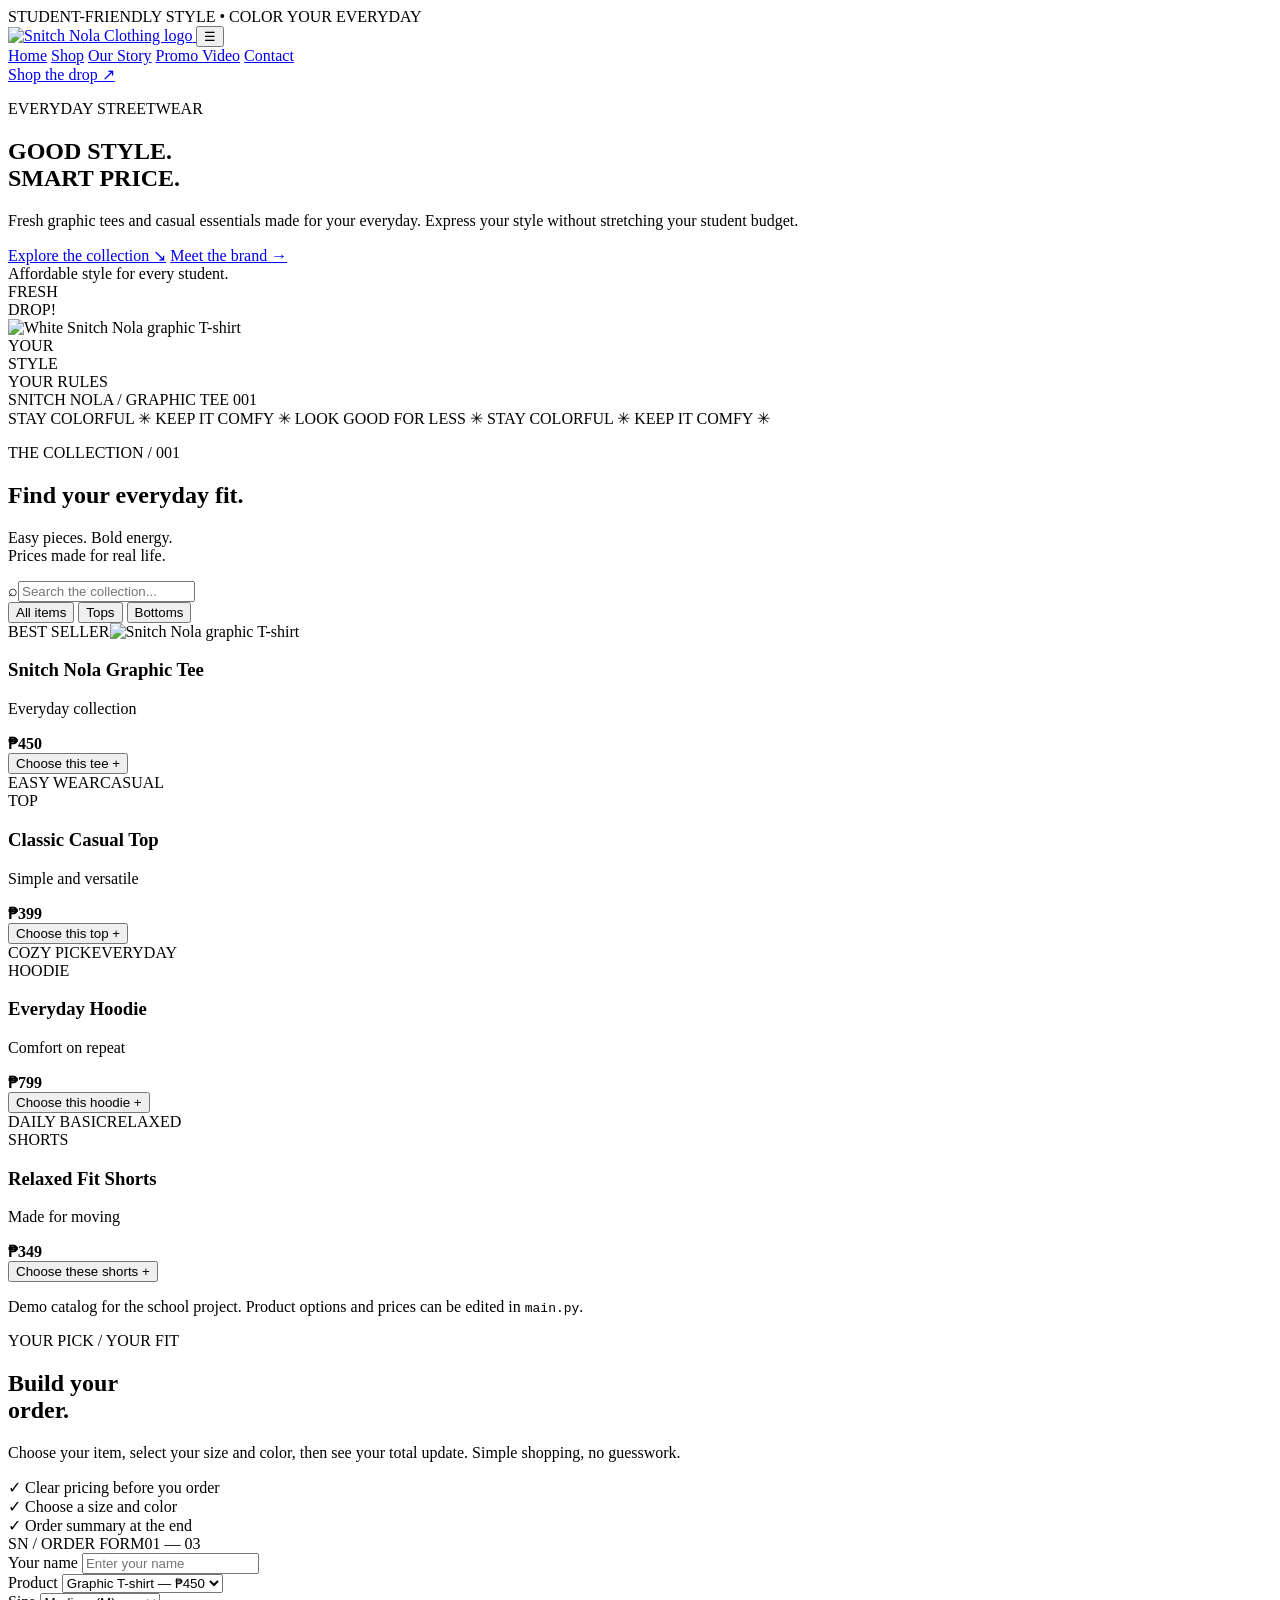
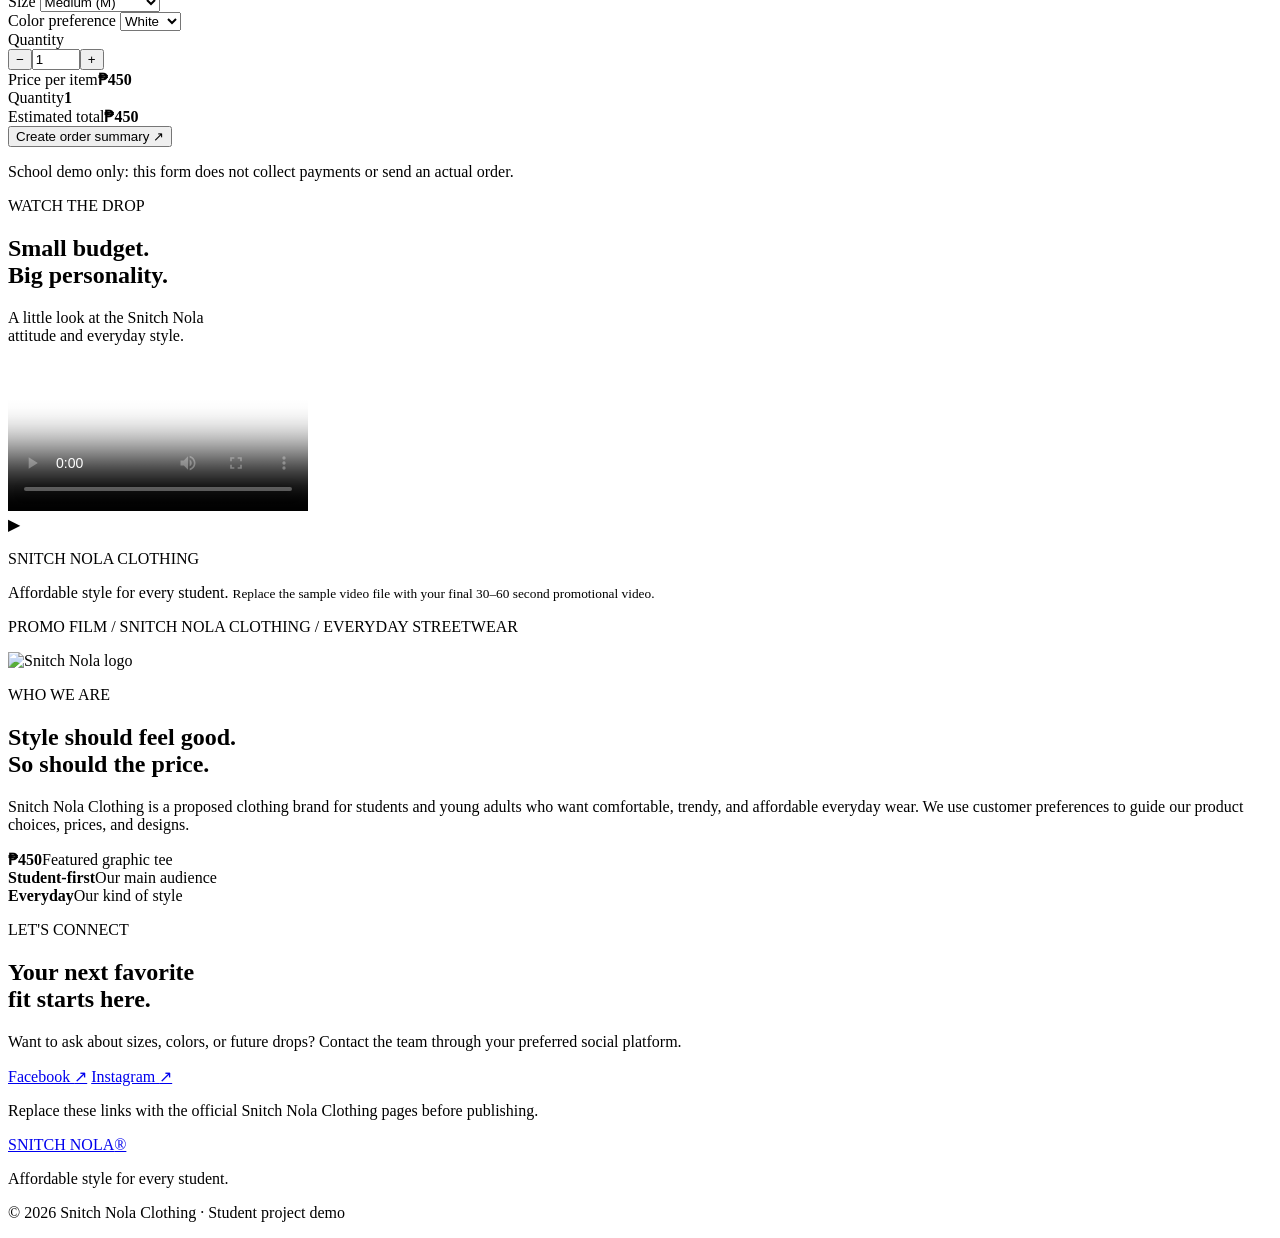
==== index.html @ a91a5838 "Add HTML website content" ====
<!DOCTYPE html>
<html lang="en">
<head>
  <meta charset="UTF-8">
  <meta name="viewport" content="width=device-width, initial-scale=1.0">
  <meta name="description" content="Snitch Nola Clothing — affordable style for every student. Shop colorful graphic tees and casual streetwear.">
  <title>Snitch Nola Clothing | Affordable Style for Every Student</title>
  <link rel="icon" href="images/snitch-nola-logo.png">
  <link rel="stylesheet" href="style.css">
  <link rel="stylesheet" href="https://pyscript.net/releases/2025.3.1/core.css">
  <script type="module" src="https://pyscript.net/releases/2025.3.1/core.js"></script>
</head>
<body>
  <div class="announcement">STUDENT-FRIENDLY STYLE • COLOR YOUR EVERYDAY</div>
  <header class="site-header">
    <a class="brand" href="#home" aria-label="Snitch Nola Clothing home">
      <img src="images/snitch-nola-logo.png" alt="Snitch Nola Clothing logo">
    </a>
    <button class="menu-toggle" id="menu-toggle" aria-label="Open navigation" aria-expanded="false">☰</button>
    <nav id="main-nav" class="main-nav">
      <a href="#home">Home</a>
      <a href="#shop">Shop</a>
      <a href="#story">Our Story</a>
      <a href="#promo">Promo Video</a>
      <a href="#contact">Contact</a>
    </nav>
    <a class="header-cta" href="#shop">Shop the drop <span>↗</span></a>
  </header>

  <main>
    <section class="hero section-wrap" id="home">
      <div class="hero-copy">
        <p class="eyebrow"><span class="dot"></span> EVERYDAY STREETWEAR</p>
        <h1>GOOD STYLE.<br><span class="outlined">SMART PRICE.</span></h1>
        <p class="hero-description">Fresh graphic tees and casual essentials made for your everyday. Express your style without stretching your student budget.</p>
        <div class="hero-actions">
          <a class="button button-dark" href="#shop">Explore the collection <span>↘</span></a>
          <a class="text-link" href="#story">Meet the brand <span>→</span></a>
        </div>
        <div class="hero-note"><span class="color-bars"><i></i><i></i><i></i><i></i></span> Affordable style for every student.</div>
      </div>
      <div class="hero-art">
        <div class="sunburst"></div>
        <div class="sticker sticker-top">FRESH<br>DROP!</div>
        <div class="hero-product">
          <img src="images/snitch-nola-graphic-tee.png" alt="White Snitch Nola graphic T-shirt">
        </div>
        <div class="sticker sticker-bottom">YOUR<br>STYLE<br>YOUR RULES</div>
        <div class="hero-caption">SNITCH NOLA / GRAPHIC TEE 001</div>
      </div>
    </section>

    <section class="ticker" aria-label="Brand message">
      <div>STAY COLORFUL <span>✳</span> KEEP IT COMFY <span>✳</span> LOOK GOOD FOR LESS <span>✳</span> STAY COLORFUL <span>✳</span> KEEP IT COMFY <span>✳</span></div>
    </section>

    <section class="shop section-wrap" id="shop">
      <div class="section-heading">
        <div>
          <p class="eyebrow">THE COLLECTION / 001</p>
          <h2>Find your <span>everyday fit.</span></h2>
        </div>
        <p class="section-side-note">Easy pieces. Bold energy.<br>Prices made for real life.</p>
      </div>

      <div class="shop-tools">
        <label class="search-box" for="product-search"><span>⌕</span><input id="product-search" type="search" placeholder="Search the collection..." aria-label="Search products"></label>
        <div class="filter-buttons" role="group" aria-label="Filter products">
          <button class="filter-button active" data-filter="all">All items</button>
          <button class="filter-button" data-filter="tops">Tops</button>
          <button class="filter-button" data-filter="bottoms">Bottoms</button>
        </div>
      </div>

      <div class="product-grid" id="product-grid">
        <article class="product-card" data-name="snitch nola graphic tee" data-category="tops" data-product="Graphic T-shirt" data-price="450">
          <div class="product-image product-image-shirt"><span class="product-tag">BEST SELLER</span><img src="images/snitch-nola-graphic-tee.png" alt="Snitch Nola graphic T-shirt"></div>
          <div class="product-meta"><div><h3>Snitch Nola Graphic Tee</h3><p>Everyday collection</p></div><strong>₱450</strong></div>
          <button class="add-button" data-select-product="Graphic T-shirt">Choose this tee <span>+</span></button>
        </article>
        <article class="product-card" data-name="classic casual top" data-category="tops" data-product="Casual Top" data-price="399">
          <div class="product-image product-image-color"><span class="abstract-shirt"></span><span class="product-tag">EASY WEAR</span><span class="image-label">CASUAL<br>TOP</span></div>
          <div class="product-meta"><div><h3>Classic Casual Top</h3><p>Simple and versatile</p></div><strong>₱399</strong></div>
          <button class="add-button" data-select-product="Casual Top">Choose this top <span>+</span></button>
        </article>
        <article class="product-card" data-name="everyday hoodie" data-category="tops" data-product="Hoodie" data-price="799">
          <div class="product-image product-image-blue"><span class="abstract-hoodie"></span><span class="product-tag">COZY PICK</span><span class="image-label">EVERYDAY<br>HOODIE</span></div>
          <div class="product-meta"><div><h3>Everyday Hoodie</h3><p>Comfort on repeat</p></div><strong>₱799</strong></div>
          <button class="add-button" data-select-product="Hoodie">Choose this hoodie <span>+</span></button>
        </article>
        <article class="product-card" data-name="relaxed fit shorts" data-category="bottoms" data-product="Shorts" data-price="349">
          <div class="product-image product-image-yellow"><span class="abstract-shorts"></span><span class="product-tag">DAILY BASIC</span><span class="image-label">RELAXED<br>SHORTS</span></div>
          <div class="product-meta"><div><h3>Relaxed Fit Shorts</h3><p>Made for moving</p></div><strong>₱349</strong></div>
          <button class="add-button" data-select-product="Shorts">Choose these shorts <span>+</span></button>
        </article>
      </div>
      <p class="catalog-note">Demo catalog for the school project. Product options and prices can be edited in <code>main.py</code>.</p>
    </section>

    <section class="order-section" id="order">
      <div class="order-layout section-wrap">
        <div class="order-copy">
          <p class="eyebrow">YOUR PICK / YOUR FIT</p>
          <h2>Build your<br><span>order.</span></h2>
          <p>Choose your item, select your size and color, then see your total update. Simple shopping, no guesswork.</p>
          <div class="order-promise"><span>✓</span> Clear pricing before you order</div>
          <div class="order-promise"><span>✓</span> Choose a size and color</div>
          <div class="order-promise"><span>✓</span> Order summary at the end</div>
        </div>
        <form id="order-form" class="order-card">
          <div class="form-title"><span>SN / ORDER FORM</span><span class="form-step">01 — 03</span></div>
          <label for="customer-name">Your name</label>
          <input id="customer-name" name="customer-name" type="text" placeholder="Enter your name" required>
          <div class="form-row">
            <div class="form-field">
              <label for="product">Product</label>
              <select id="product" name="product">
                <option value="Graphic T-shirt" data-price="450">Graphic T-shirt — ₱450</option>
                <option value="Casual Top" data-price="399">Casual Top — ₱399</option>
                <option value="Hoodie" data-price="799">Hoodie — ₱799</option>
                <option value="Shorts" data-price="349">Shorts — ₱349</option>
              </select>
            </div>
            <div class="form-field">
              <label for="size">Size</label>
              <select id="size" name="size">
                <option value="S">Small (S)</option>
                <option value="M" selected>Medium (M)</option>
                <option value="L">Large (L)</option>
                <option value="XL">Extra Large (XL)</option>
              </select>
            </div>
          </div>
          <div class="form-row">
            <div class="form-field">
              <label for="color">Color preference</label>
              <select id="color" name="color">
                <option>White</option><option>Black</option><option>Red</option><option>Blue</option><option>Yellow</option>
              </select>
            </div>
            <div class="form-field">
              <label for="quantity">Quantity</label>
              <div class="quantity-control"><button type="button" id="qty-minus" aria-label="Decrease quantity">−</button><input id="quantity" name="quantity" type="number" min="1" max="20" value="1" required><button type="button" id="qty-plus" aria-label="Increase quantity">+</button></div>
            </div>
          </div>
          <div class="price-summary">
            <div><span>Price per item</span><strong id="unit-price">₱450</strong></div>
            <div><span>Quantity</span><strong id="quantity-display">1</strong></div>
            <div class="total-row"><span>Estimated total</span><strong id="total-price">₱450</strong></div>
          </div>
          <button class="button button-color submit-order" type="submit">Create order summary <span>↗</span></button>
          <p class="form-small">School demo only: this form does not collect payments or send an actual order.</p>
          <div id="order-result" class="order-result" role="status" aria-live="polite" hidden></div>
        </form>
      </div>
    </section>

    <section class="promo-section section-wrap" id="promo">
      <div class="section-heading">
        <div><p class="eyebrow">WATCH THE DROP</p><h2>Small budget.<br><span>Big personality.</span></h2></div>
        <p class="section-side-note">A little look at the Snitch Nola<br>attitude and everyday style.</p>
      </div>
      <div class="video-frame">
        <video id="promo-video" controls playsinline preload="metadata" poster="images/snitch-nola-graphic-tee.png">
          <source src="videos/snitch-nola-promo.mp4" type="video/mp4">
          Your browser does not support embedded video.
        </video>
        <div class="video-overlay" id="video-placeholder">
          <div class="play-icon">▶</div>
          <p>SNITCH NOLA CLOTHING</p>
          <span>Affordable style for every student.</span>
          <small>Replace the sample video file with your final 30–60 second promotional video.</small>
        </div>
      </div>
      <p class="video-caption">PROMO FILM / SNITCH NOLA CLOTHING / EVERYDAY STREETWEAR</p>
    </section>

    <section class="story-section" id="story">
      <div class="story-inner section-wrap">
        <div class="story-logo"><img src="images/snitch-nola-logo.png" alt="Snitch Nola logo"></div>
        <div class="story-copy">
          <p class="eyebrow">WHO WE ARE</p>
          <h2>Style should feel good.<br><span>So should the price.</span></h2>
          <p>Snitch Nola Clothing is a proposed clothing brand for students and young adults who want comfortable, trendy, and affordable everyday wear. We use customer preferences to guide our product choices, prices, and designs.</p>
          <div class="story-stats"><div><strong>₱450</strong><span>Featured graphic tee</span></div><div><strong>Student-first</strong><span>Our main audience</span></div><div><strong>Everyday</strong><span>Our kind of style</span></div></div>
        </div>
      </div>
    </section>

    <section class="contact-section section-wrap" id="contact">
      <div><p class="eyebrow">LET'S CONNECT</p><h2>Your next favorite<br><span>fit starts here.</span></h2></div>
      <div class="contact-card">
        <p>Want to ask about sizes, colors, or future drops? Contact the team through your preferred social platform.</p>
        <a class="contact-link" href="https://www.facebook.com/" target="_blank" rel="noreferrer">Facebook <span>↗</span></a>
        <a class="contact-link" href="https://www.instagram.com/" target="_blank" rel="noreferrer">Instagram <span>↗</span></a>
        <p class="contact-note">Replace these links with the official Snitch Nola Clothing pages before publishing.</p>
      </div>
    </section>
  </main>

  <footer class="site-footer">
    <a href="#home" class="footer-brand">SNITCH NOLA<span>®</span></a>
    <p>Affordable style for every student.</p>
    <p>© 2026 Snitch Nola Clothing · Student project demo</p>
  </footer>

  <div id="toast" class="toast" role="status" aria-live="polite"></div>
  <script type="py" src="./main.py"></script>
</body>
</html>
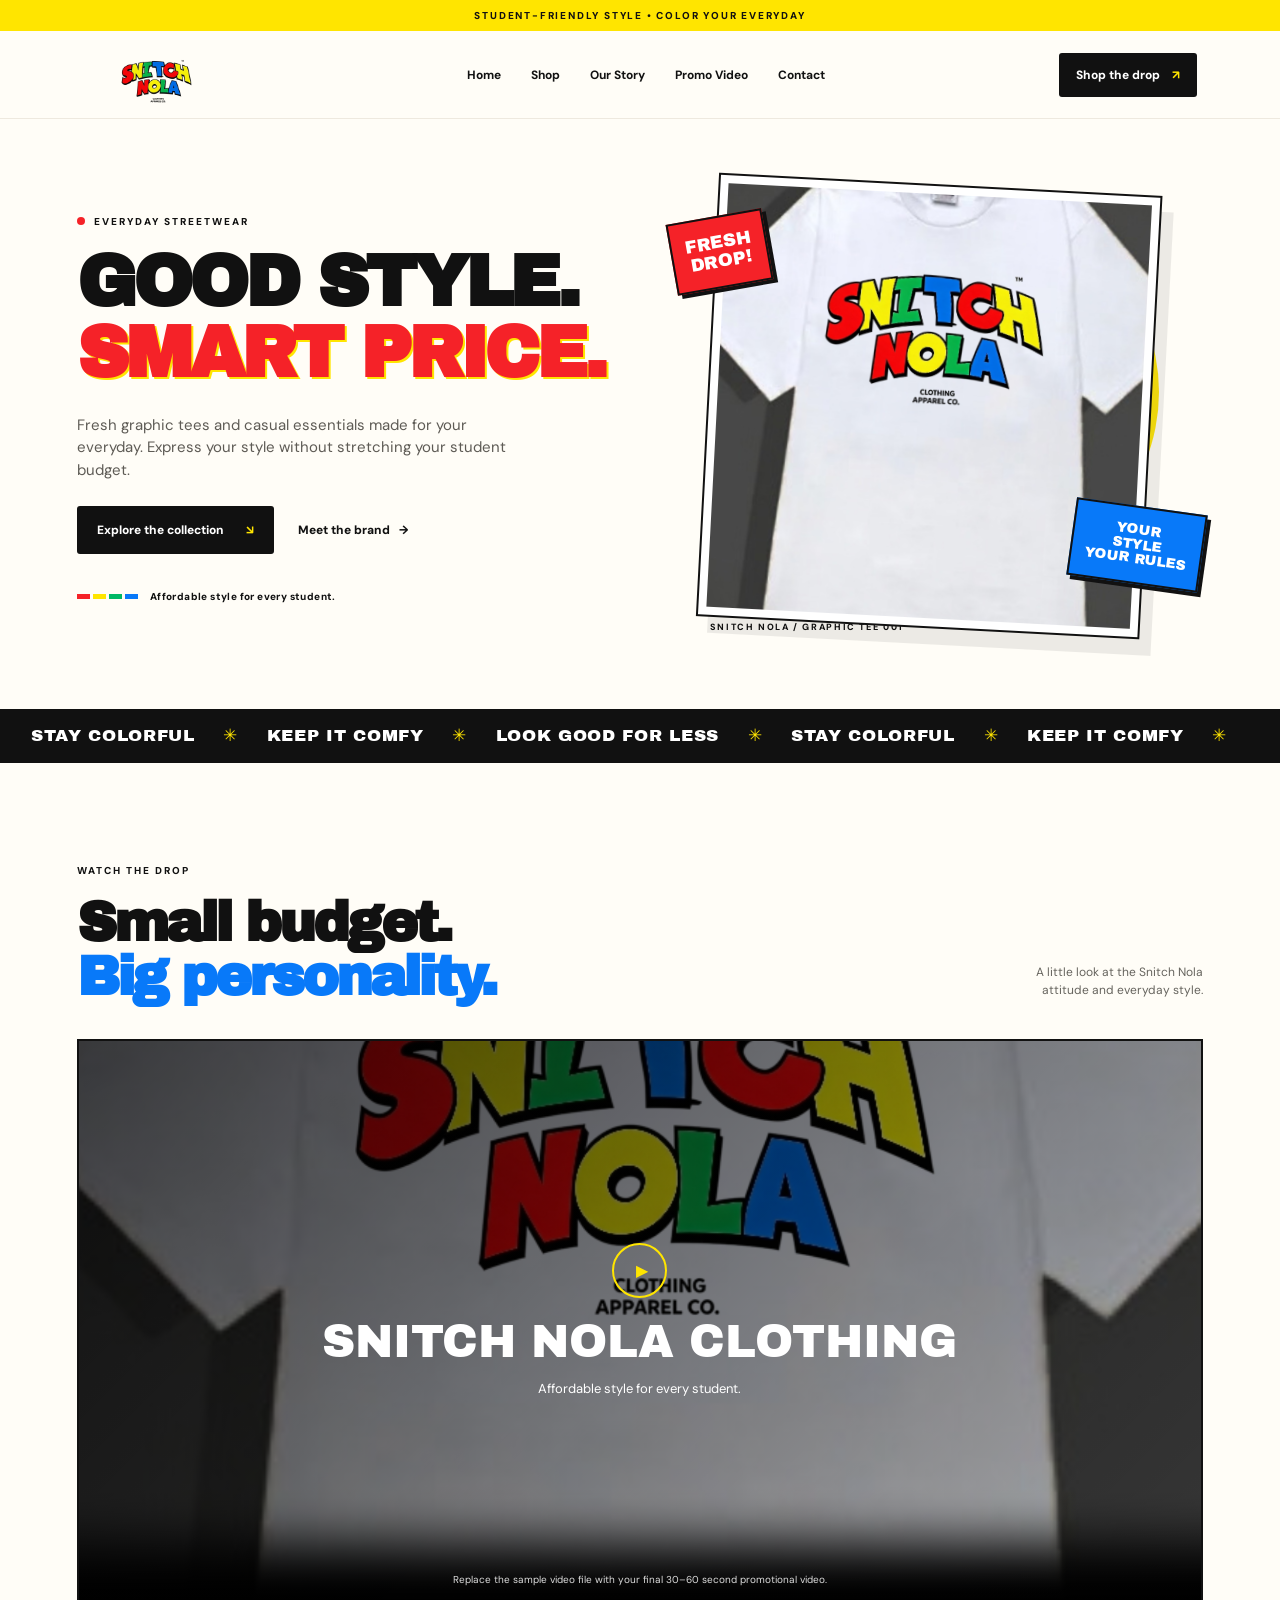
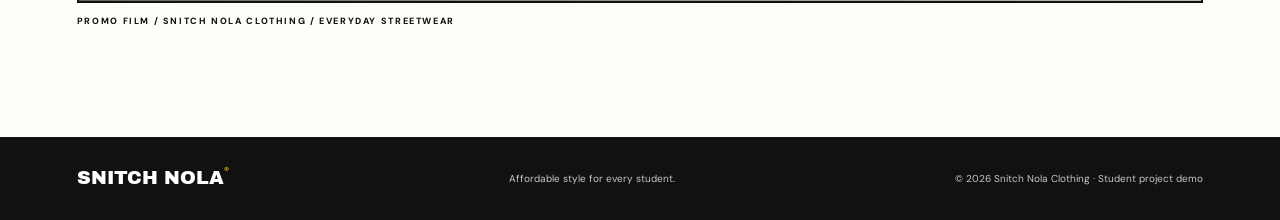
==== commit 5aa6e343: "Update homepage and add promotional video" ====
--- a/index.html
+++ b/index.html
@@ -3,7 +3,7 @@
 <head>
   <meta charset="UTF-8">
   <meta name="viewport" content="width=device-width, initial-scale=1.0">
-  <meta name="description" content="Snitch Nola Clothing — affordable style for every student. Shop colorful graphic tees and casual streetwear.">
+  <meta name="description" content="Snitch Nola Clothing — affordable style for every student.">
   <title>Snitch Nola Clothing | Affordable Style for Every Student</title>
   <link rel="icon" href="images/snitch-nola-logo.png">
   <link rel="stylesheet" href="style.css">
@@ -13,20 +13,19 @@
 <body>
   <div class="announcement">STUDENT-FRIENDLY STYLE • COLOR YOUR EVERYDAY</div>
   <header class="site-header">
-    <a class="brand" href="#home" aria-label="Snitch Nola Clothing home">
+    <a class="brand" href="index.html" aria-label="Snitch Nola Clothing home">
       <img src="images/snitch-nola-logo.png" alt="Snitch Nola Clothing logo">
     </a>
     <button class="menu-toggle" id="menu-toggle" aria-label="Open navigation" aria-expanded="false">☰</button>
     <nav id="main-nav" class="main-nav">
-      <a href="#home">Home</a>
-      <a href="#shop">Shop</a>
-      <a href="#story">Our Story</a>
-      <a href="#promo">Promo Video</a>
-      <a href="#contact">Contact</a>
+      <a href="index.html">Home</a>
+      <a href="shop.html">Shop</a>
+      <a href="story.html">Our Story</a>
+      <a href="index.html#promo">Promo Video</a>
+      <a href="contact.html">Contact</a>
     </nav>
-    <a class="header-cta" href="#shop">Shop the drop <span>↗</span></a>
+    <a class="header-cta" href="shop.html">Shop the drop <span>↗</span></a>
   </header>
-
   <main>
     <section class="hero section-wrap" id="home">
       <div class="hero-copy">
@@ -34,8 +33,8 @@
         <h1>GOOD STYLE.<br><span class="outlined">SMART PRICE.</span></h1>
         <p class="hero-description">Fresh graphic tees and casual essentials made for your everyday. Express your style without stretching your student budget.</p>
         <div class="hero-actions">
-          <a class="button button-dark" href="#shop">Explore the collection <span>↘</span></a>
-          <a class="text-link" href="#story">Meet the brand <span>→</span></a>
+          <a class="button button-dark" href="shop.html">Explore the collection <span>↘</span></a>
+          <a class="text-link" href="story.html">Meet the brand <span>→</span></a>
         </div>
         <div class="hero-note"><span class="color-bars"><i></i><i></i><i></i><i></i></span> Affordable style for every student.</div>
       </div>
@@ -54,107 +53,6 @@
       <div>STAY COLORFUL <span>✳</span> KEEP IT COMFY <span>✳</span> LOOK GOOD FOR LESS <span>✳</span> STAY COLORFUL <span>✳</span> KEEP IT COMFY <span>✳</span></div>
     </section>
 
-    <section class="shop section-wrap" id="shop">
-      <div class="section-heading">
-        <div>
-          <p class="eyebrow">THE COLLECTION / 001</p>
-          <h2>Find your <span>everyday fit.</span></h2>
-        </div>
-        <p class="section-side-note">Easy pieces. Bold energy.<br>Prices made for real life.</p>
-      </div>
-
-      <div class="shop-tools">
-        <label class="search-box" for="product-search"><span>⌕</span><input id="product-search" type="search" placeholder="Search the collection..." aria-label="Search products"></label>
-        <div class="filter-buttons" role="group" aria-label="Filter products">
-          <button class="filter-button active" data-filter="all">All items</button>
-          <button class="filter-button" data-filter="tops">Tops</button>
-          <button class="filter-button" data-filter="bottoms">Bottoms</button>
-        </div>
-      </div>
-
-      <div class="product-grid" id="product-grid">
-        <article class="product-card" data-name="snitch nola graphic tee" data-category="tops" data-product="Graphic T-shirt" data-price="450">
-          <div class="product-image product-image-shirt"><span class="product-tag">BEST SELLER</span><img src="images/snitch-nola-graphic-tee.png" alt="Snitch Nola graphic T-shirt"></div>
-          <div class="product-meta"><div><h3>Snitch Nola Graphic Tee</h3><p>Everyday collection</p></div><strong>₱450</strong></div>
-          <button class="add-button" data-select-product="Graphic T-shirt">Choose this tee <span>+</span></button>
-        </article>
-        <article class="product-card" data-name="classic casual top" data-category="tops" data-product="Casual Top" data-price="399">
-          <div class="product-image product-image-color"><span class="abstract-shirt"></span><span class="product-tag">EASY WEAR</span><span class="image-label">CASUAL<br>TOP</span></div>
-          <div class="product-meta"><div><h3>Classic Casual Top</h3><p>Simple and versatile</p></div><strong>₱399</strong></div>
-          <button class="add-button" data-select-product="Casual Top">Choose this top <span>+</span></button>
-        </article>
-        <article class="product-card" data-name="everyday hoodie" data-category="tops" data-product="Hoodie" data-price="799">
-          <div class="product-image product-image-blue"><span class="abstract-hoodie"></span><span class="product-tag">COZY PICK</span><span class="image-label">EVERYDAY<br>HOODIE</span></div>
-          <div class="product-meta"><div><h3>Everyday Hoodie</h3><p>Comfort on repeat</p></div><strong>₱799</strong></div>
-          <button class="add-button" data-select-product="Hoodie">Choose this hoodie <span>+</span></button>
-        </article>
-        <article class="product-card" data-name="relaxed fit shorts" data-category="bottoms" data-product="Shorts" data-price="349">
-          <div class="product-image product-image-yellow"><span class="abstract-shorts"></span><span class="product-tag">DAILY BASIC</span><span class="image-label">RELAXED<br>SHORTS</span></div>
-          <div class="product-meta"><div><h3>Relaxed Fit Shorts</h3><p>Made for moving</p></div><strong>₱349</strong></div>
-          <button class="add-button" data-select-product="Shorts">Choose these shorts <span>+</span></button>
-        </article>
-      </div>
-      <p class="catalog-note">Demo catalog for the school project. Product options and prices can be edited in <code>main.py</code>.</p>
-    </section>
-
-    <section class="order-section" id="order">
-      <div class="order-layout section-wrap">
-        <div class="order-copy">
-          <p class="eyebrow">YOUR PICK / YOUR FIT</p>
-          <h2>Build your<br><span>order.</span></h2>
-          <p>Choose your item, select your size and color, then see your total update. Simple shopping, no guesswork.</p>
-          <div class="order-promise"><span>✓</span> Clear pricing before you order</div>
-          <div class="order-promise"><span>✓</span> Choose a size and color</div>
-          <div class="order-promise"><span>✓</span> Order summary at the end</div>
-        </div>
-        <form id="order-form" class="order-card">
-          <div class="form-title"><span>SN / ORDER FORM</span><span class="form-step">01 — 03</span></div>
-          <label for="customer-name">Your name</label>
-          <input id="customer-name" name="customer-name" type="text" placeholder="Enter your name" required>
-          <div class="form-row">
-            <div class="form-field">
-              <label for="product">Product</label>
-              <select id="product" name="product">
-                <option value="Graphic T-shirt" data-price="450">Graphic T-shirt — ₱450</option>
-                <option value="Casual Top" data-price="399">Casual Top — ₱399</option>
-                <option value="Hoodie" data-price="799">Hoodie — ₱799</option>
-                <option value="Shorts" data-price="349">Shorts — ₱349</option>
-              </select>
-            </div>
-            <div class="form-field">
-              <label for="size">Size</label>
-              <select id="size" name="size">
-                <option value="S">Small (S)</option>
-                <option value="M" selected>Medium (M)</option>
-                <option value="L">Large (L)</option>
-                <option value="XL">Extra Large (XL)</option>
-              </select>
-            </div>
-          </div>
-          <div class="form-row">
-            <div class="form-field">
-              <label for="color">Color preference</label>
-              <select id="color" name="color">
-                <option>White</option><option>Black</option><option>Red</option><option>Blue</option><option>Yellow</option>
-              </select>
-            </div>
-            <div class="form-field">
-              <label for="quantity">Quantity</label>
-              <div class="quantity-control"><button type="button" id="qty-minus" aria-label="Decrease quantity">−</button><input id="quantity" name="quantity" type="number" min="1" max="20" value="1" required><button type="button" id="qty-plus" aria-label="Increase quantity">+</button></div>
-            </div>
-          </div>
-          <div class="price-summary">
-            <div><span>Price per item</span><strong id="unit-price">₱450</strong></div>
-            <div><span>Quantity</span><strong id="quantity-display">1</strong></div>
-            <div class="total-row"><span>Estimated total</span><strong id="total-price">₱450</strong></div>
-          </div>
-          <button class="button button-color submit-order" type="submit">Create order summary <span>↗</span></button>
-          <p class="form-small">School demo only: this form does not collect payments or send an actual order.</p>
-          <div id="order-result" class="order-result" role="status" aria-live="polite" hidden></div>
-        </form>
-      </div>
-    </section>
-
     <section class="promo-section section-wrap" id="promo">
       <div class="section-heading">
         <div><p class="eyebrow">WATCH THE DROP</p><h2>Small budget.<br><span>Big personality.</span></h2></div>
@@ -162,7 +60,7 @@
       </div>
       <div class="video-frame">
         <video id="promo-video" controls playsinline preload="metadata" poster="images/snitch-nola-graphic-tee.png">
-          <source src="videos/snitch-nola-promo.mp4" type="video/mp4">
+          <source src="videos/SNITCH_NOLA_PROM.mp4" type="video/mp4">
           Your browser does not support embedded video.
         </video>
         <div class="video-overlay" id="video-placeholder">
@@ -175,36 +73,13 @@
       <p class="video-caption">PROMO FILM / SNITCH NOLA CLOTHING / EVERYDAY STREETWEAR</p>
     </section>
 
-    <section class="story-section" id="story">
-      <div class="story-inner section-wrap">
-        <div class="story-logo"><img src="images/snitch-nola-logo.png" alt="Snitch Nola logo"></div>
-        <div class="story-copy">
-          <p class="eyebrow">WHO WE ARE</p>
-          <h2>Style should feel good.<br><span>So should the price.</span></h2>
-          <p>Snitch Nola Clothing is a proposed clothing brand for students and young adults who want comfortable, trendy, and affordable everyday wear. We use customer preferences to guide our product choices, prices, and designs.</p>
-          <div class="story-stats"><div><strong>₱450</strong><span>Featured graphic tee</span></div><div><strong>Student-first</strong><span>Our main audience</span></div><div><strong>Everyday</strong><span>Our kind of style</span></div></div>
-        </div>
-      </div>
-    </section>
-
-    <section class="contact-section section-wrap" id="contact">
-      <div><p class="eyebrow">LET'S CONNECT</p><h2>Your next favorite<br><span>fit starts here.</span></h2></div>
-      <div class="contact-card">
-        <p>Want to ask about sizes, colors, or future drops? Contact the team through your preferred social platform.</p>
-        <a class="contact-link" href="https://www.facebook.com/" target="_blank" rel="noreferrer">Facebook <span>↗</span></a>
-        <a class="contact-link" href="https://www.instagram.com/" target="_blank" rel="noreferrer">Instagram <span>↗</span></a>
-        <p class="contact-note">Replace these links with the official Snitch Nola Clothing pages before publishing.</p>
-      </div>
-    </section>
   </main>
-
   <footer class="site-footer">
     <a href="#home" class="footer-brand">SNITCH NOLA<span>®</span></a>
     <p>Affordable style for every student.</p>
     <p>© 2026 Snitch Nola Clothing · Student project demo</p>
   </footer>
-
   <div id="toast" class="toast" role="status" aria-live="polite"></div>
   <script type="py" src="./main.py"></script>
 </body>
-</html>+</html>
--- a/style.css
+++ b/style.css
@@ -0,0 +1,5 @@
+@import url('https://fonts.googleapis.com/css2?family=Archivo+Black&family=DM+Sans:wght@400;500;600;700&display=swap');
+:root{--red:#f52228;--yellow:#ffe500;--green:#00b965;--blue:#0879f9;--ink:#111111;--paper:#fffdf7;--muted:#66645e;--line:#dedbd2;--display:'Archivo Black',Impact,sans-serif;--body:'DM Sans',Arial,sans-serif}
+*{box-sizing:border-box}html{scroll-behavior:smooth;scroll-padding-top:100px}body{margin:0;background:var(--paper);color:var(--ink);font-family:var(--body);line-height:1.5}a{color:inherit;text-decoration:none}button,input,select{font:inherit}button{cursor:pointer}.announcement{background:var(--yellow);padding:8px 16px;text-align:center;font-size:10px;font-weight:800;letter-spacing:.18em}.site-header{height:88px;display:flex;align-items:center;justify-content:space-between;gap:26px;padding:0 6.5%;background:var(--paper);border-bottom:1px solid #eee9df;position:sticky;top:0;z-index:10}.brand{display:flex;align-items:center;width:150px;flex-shrink:0}.brand img{width:100%;height:62px;object-fit:contain}.main-nav{display:flex;gap:30px;align-items:center}.main-nav a{font-size:12px;font-weight:700}.main-nav a:hover,.text-link:hover{color:var(--red)}.header-cta{font-size:12px;font-weight:800;background:var(--ink);color:white;padding:13px 17px;border-radius:3px}.header-cta span{color:var(--yellow);margin-left:9px}.menu-toggle{display:none;background:transparent;border:0;font-size:24px}.section-wrap{width:min(1180px,88%);margin:0 auto}.hero{min-height:590px;display:grid;grid-template-columns:1fr 1fr;align-items:center;gap:30px;padding-top:45px;padding-bottom:55px}.eyebrow{font-size:10px;letter-spacing:.2em;font-weight:800;margin:0 0 18px;display:flex;align-items:center;gap:9px}.dot{width:8px;height:8px;background:var(--red);border-radius:50%;display:inline-block}.hero h1,.section-heading h2,.order-copy h2,.story-copy h2,.contact-section h2{font-family:var(--display);font-size:clamp(42px,5.6vw,76px);line-height:.99;letter-spacing:-.055em;margin:0}.outlined{color:var(--red);text-shadow:2px 2px 0 var(--yellow)}.hero-description{max-width:440px;font-size:15px;color:#5e5b55;margin:25px 0}.hero-actions{display:flex;align-items:center;gap:24px;flex-wrap:wrap}.button{display:inline-flex;align-items:center;justify-content:center;gap:22px;border:0;border-radius:3px;padding:15px 20px;font-weight:800;font-size:12px;transition:transform .2s,box-shadow .2s}.button:hover,.add-button:hover{transform:translateY(-2px)}.button-dark{background:var(--ink);color:white}.button-dark span{color:var(--yellow)}.text-link{font-weight:800;font-size:12px}.text-link span{margin-left:6px}.hero-note{display:flex;align-items:center;gap:12px;margin-top:35px;font-size:10px;font-weight:800;letter-spacing:.04em}.color-bars{display:flex;gap:3px}.color-bars i{width:13px;height:5px;display:block}.color-bars i:nth-child(1){background:var(--red)}.color-bars i:nth-child(2){background:var(--yellow)}.color-bars i:nth-child(3){background:var(--green)}.color-bars i:nth-child(4){background:var(--blue)}.hero-art{min-height:460px;position:relative;display:flex;align-items:center;justify-content:center}.sunburst{position:absolute;width:370px;height:370px;border-radius:50%;background:var(--yellow);right:8%;top:6%;opacity:.95}.hero-product{position:relative;z-index:1;width:82%;max-width:440px;transform:rotate(3deg);filter:drop-shadow(12px 16px 0 rgba(17,17,17,.08))}.hero-product img{width:100%;height:440px;object-fit:cover;object-position:center;border:8px solid white;box-shadow:0 0 0 2px var(--ink)}.sticker{position:absolute;z-index:2;font-family:var(--display);font-size:18px;line-height:1.05;text-align:center;padding:15px 13px;border:2px solid var(--ink);box-shadow:4px 4px 0 var(--ink);transform:rotate(-10deg)}.sticker-top{background:var(--red);color:white;top:8%;left:3%}.sticker-bottom{background:var(--blue);color:white;right:0;bottom:12%;transform:rotate(8deg);font-size:14px}.hero-caption{position:absolute;bottom:1%;left:10%;font-size:9px;font-weight:800;letter-spacing:.18em}.ticker{overflow:hidden;background:var(--ink);color:white;white-space:nowrap;padding:14px 0;font-family:var(--display);font-size:17px;letter-spacing:.04em}.ticker div{text-align:center}.ticker span{color:var(--yellow);padding:0 22px}.shop{padding-top:100px;padding-bottom:100px}.section-heading{display:flex;justify-content:space-between;align-items:end;gap:25px;margin-bottom:35px}.section-heading h2{font-size:clamp(36px,4.3vw,58px)}.section-heading h2 span,.order-copy h2 span,.story-copy h2 span,.contact-section h2 span{color:var(--blue)}.section-side-note{font-size:12px;color:var(--muted);text-align:right;margin:0 0 5px}.shop-tools{display:flex;align-items:center;justify-content:space-between;gap:20px;margin-bottom:25px}.search-box{display:flex;align-items:center;gap:10px;border:1px solid var(--line);background:white;padding:0 13px;width:min(360px,100%);height:44px}.search-box span{font-size:23px}.search-box input{border:0;outline:0;width:100%;font-size:12px;background:transparent}.filter-buttons{display:flex;gap:7px}.filter-button{border:1px solid var(--line);background:transparent;padding:10px 15px;font-size:11px;font-weight:800;border-radius:2px}.filter-button.active,.filter-button:hover{background:var(--ink);border-color:var(--ink);color:white}.product-grid{display:grid;grid-template-columns:repeat(4,minmax(0,1fr));gap:18px}.product-card{min-width:0}.product-image{height:300px;position:relative;overflow:hidden;display:flex;align-items:center;justify-content:center;border:1px solid #eee9df}.product-image-shirt{background:#eeece6}.product-image-shirt img{width:100%;height:100%;object-fit:cover;object-position:center}.product-tag{position:absolute;z-index:2;top:12px;left:12px;background:var(--yellow);padding:6px 8px;font-size:8px;font-weight:900;letter-spacing:.08em}.product-image-color{background:#f4d8c6}.product-image-blue{background:#c8ddff}.product-image-yellow{background:#f7e98d}.abstract-shirt{position:absolute;width:58%;height:67%;background:#00b965;clip-path:polygon(25% 0,39% 8%,61% 8%,75% 0,100% 19%,83% 38%,73% 31%,73% 100%,27% 100%,27% 31%,17% 38%,0 19%);filter:drop-shadow(5px 7px 0 rgba(0,0,0,.15));transform:rotate(-7deg)}.abstract-hoodie{position:absolute;width:60%;height:70%;background:#0879f9;clip-path:polygon(27% 0,39% 9%,61% 9%,73% 0,100% 17%,83% 39%,74% 32%,77% 100%,23% 100%,26% 32%,17% 39%,0 17%);transform:rotate(6deg)}.abstract-shorts{position:absolute;width:65%;height:58%;background:#f52228;clip-path:polygon(7% 0,93% 0,100% 100%,57% 100%,50% 45%,43% 100%,0 100%);transform:rotate(-4deg)}.image-label{position:absolute;z-index:1;font-family:var(--display);font-size:24px;line-height:1;text-align:center;transform:rotate(-7deg);color:#111;text-shadow:2px 2px white}.product-image-blue .image-label{color:white;text-shadow:2px 2px #111}.product-meta{display:flex;justify-content:space-between;gap:8px;align-items:start;padding:15px 0 11px}.product-meta h3{font-size:12px;margin:0 0 4px}.product-meta p{font-size:10px;color:var(--muted);margin:0}.product-meta strong{font-size:13px;white-space:nowrap}.add-button{width:100%;display:flex;justify-content:space-between;align-items:center;border:1px solid var(--ink);background:transparent;padding:11px 13px;font-size:10px;font-weight:800;transition:transform .2s}.add-button span{font-size:17px}.catalog-note{color:var(--muted);font-size:10px;margin-top:18px}.order-section{background:#f1eee6;padding:85px 0}.order-layout{display:grid;grid-template-columns:.8fr 1.2fr;gap:9%;align-items:start}.order-copy{padding-top:25px}.order-copy h2{font-size:clamp(44px,5vw,66px)}.order-copy>p:not(.eyebrow){color:var(--muted);font-size:14px;max-width:330px;margin:22px 0 25px}.order-promise{font-size:12px;font-weight:700;margin:12px 0}.order-promise span{color:var(--green);font-weight:900;margin-right:8px}.order-card{background:white;padding:30px;box-shadow:7px 7px 0 var(--yellow);border:1px solid var(--ink)}.form-title{display:flex;justify-content:space-between;font-size:10px;font-weight:900;letter-spacing:.13em;padding-bottom:20px;border-bottom:1px solid var(--line);margin-bottom:22px}.form-step{color:var(--red)}.order-card label{display:block;font-size:11px;font-weight:800;margin:0 0 7px}.order-card input,.order-card select{width:100%;height:43px;border:1px solid var(--line);border-radius:2px;background:#fff;padding:0 10px;font-size:12px;outline-color:var(--blue)}.order-card>input{margin-bottom:17px}.form-row{display:grid;grid-template-columns:1fr 1fr;gap:15px;margin-bottom:17px}.quantity-control{height:43px;display:flex;border:1px solid var(--line)}.quantity-control button{border:0;background:#f5f3ed;width:38px;font-size:20px}.quantity-control input{border:0;text-align:center;padding:0;width:100%;height:41px}.price-summary{background:#f8f7f2;padding:16px;margin:7px 0 18px}.price-summary>div{display:flex;justify-content:space-between;font-size:11px;margin:5px 0}.price-summary span{color:var(--muted)}.price-summary strong{font-size:12px}.price-summary .total-row{border-top:1px solid #dcd8cf;padding-top:12px;margin-top:12px;align-items:center}.total-row span{font-weight:900;color:var(--ink)}.total-row strong{font-family:var(--display);font-size:24px}.button-color{background:var(--red);color:white;width:100%;justify-content:space-between}.button-color span{font-size:18px}.form-small{font-size:9px;color:var(--muted);text-align:center;margin:12px 0 0}.order-result{margin-top:17px;background:#e9f8ed;border-left:4px solid var(--green);padding:14px;font-size:12px;white-space:pre-line}.promo-section{padding-top:100px;padding-bottom:100px}.video-frame{position:relative;background:#161616;aspect-ratio:16/8;overflow:hidden;border:2px solid var(--ink)}.video-frame video{width:100%;height:100%;display:block;object-fit:cover}.video-overlay{position:absolute;inset:0;display:flex;align-items:center;justify-content:center;flex-direction:column;text-align:center;color:white;background:linear-gradient(135deg,rgba(0,0,0,.76),rgba(0,0,0,.25));pointer-events:none}.video-overlay p{font-family:var(--display);font-size:clamp(22px,4vw,46px);margin:10px 0 2px}.video-overlay span{font-size:13px}.video-overlay small{position:absolute;bottom:14px;left:12px;right:12px;font-size:10px;color:#ddd}.play-icon{width:55px;height:55px;border:2px solid var(--yellow);border-radius:50%;display:grid;place-items:center;color:var(--yellow);padding-left:4px}.video-caption{font-size:9px;letter-spacing:.18em;font-weight:800;margin-top:12px}.story-section{background:var(--yellow);padding:75px 0}.story-inner{display:grid;grid-template-columns:.7fr 1.3fr;align-items:center;gap:8%}.story-logo{background:white;padding:25px;transform:rotate(-3deg);border:2px solid var(--ink);box-shadow:7px 7px 0 var(--ink)}.story-logo img{display:block;width:100%;max-height:220px;object-fit:contain}.story-copy h2{font-size:clamp(34px,4vw,52px)}.story-copy h2 span{color:var(--red)}.story-copy>p:not(.eyebrow){max-width:600px;font-size:13px;margin:22px 0}.story-stats{display:flex;gap:30px;flex-wrap:wrap;margin-top:25px}.story-stats div{display:flex;flex-direction:column}.story-stats strong{font-family:var(--display);font-size:19px}.story-stats span{font-size:9px;font-weight:700}.contact-section{display:grid;grid-template-columns:1fr .75fr;gap:10%;padding-top:95px;padding-bottom:95px;align-items:center}.contact-section h2{font-size:clamp(40px,4.7vw,62px)}.contact-section h2 span{color:var(--red)}.contact-card{border:1px solid var(--line);padding:25px;background:white}.contact-card>p:first-child{font-size:12px;color:var(--muted);margin:0 0 15px}.contact-link{display:flex;justify-content:space-between;padding:14px 0;border-bottom:1px solid var(--line);font-weight:800;font-size:12px}.contact-link span{color:var(--blue)}.contact-note{font-size:9px!important;margin-top:15px!important}.site-footer{background:var(--ink);color:white;padding:27px 6%;display:flex;align-items:center;justify-content:space-between;gap:20px;flex-wrap:wrap}.footer-brand{font-family:var(--display);font-size:19px}.footer-brand span{font:10px var(--body);vertical-align:top;color:var(--yellow)}.site-footer p{font-size:10px;color:#c7c7c7;margin:0}.toast{position:fixed;bottom:20px;right:20px;background:var(--ink);color:white;padding:13px 18px;font-size:12px;z-index:20;box-shadow:4px 4px 0 var(--yellow);opacity:0;transform:translateY(10px);transition:.2s;pointer-events:none}.toast.show{opacity:1;transform:translateY(0)}.empty-results{grid-column:1/-1;padding:30px;border:1px dashed var(--line);text-align:center;color:var(--muted);font-size:13px}
+@media(max-width:900px){.site-header{padding:0 5%;gap:14px}.main-nav{gap:14px}.main-nav a{font-size:11px}.header-cta{padding:11px;font-size:10px}.hero{min-height:auto;grid-template-columns:1fr 1fr}.hero-art{min-height:380px}.hero-product img{height:350px}.sunburst{width:290px;height:290px}.product-grid{grid-template-columns:repeat(2,minmax(0,1fr));gap:28px 18px}.product-image{height:330px}.order-layout{gap:5%}.order-card{padding:22px}.story-inner{gap:5%}}
+@media(max-width:650px){.announcement{font-size:8px}.site-header{height:72px}.brand{width:118px}.brand img{height:50px}.menu-toggle{display:block;margin-left:auto}.header-cta{display:none}.main-nav{display:none;position:absolute;top:71px;left:0;right:0;background:var(--paper);padding:18px 6%;border-bottom:1px solid var(--line);flex-direction:column;align-items:flex-start;gap:16px}.main-nav.open{display:flex}.hero{grid-template-columns:1fr;padding-top:48px;gap:10px}.hero h1{font-size:clamp(43px,12vw,65px)}.hero-description{font-size:13px}.hero-art{min-height:340px;margin-top:10px}.hero-product{width:70%}.hero-product img{height:300px}.sunburst{width:260px;height:260px;right:10%;top:6%}.sticker-top{left:4%;top:5%}.sticker-bottom{right:3%;bottom:8%}.hero-caption{left:5%;bottom:0}.ticker{font-size:13px}.ticker div{text-align:left;min-width:800px}.shop,.promo-section{padding-top:65px;padding-bottom:65px}.section-heading{align-items:flex-start;flex-direction:column;gap:12px}.section-heading h2{font-size:39px}.section-side-note{text-align:left}.shop-tools{align-items:stretch;flex-direction:column}.search-box{width:100%}.filter-buttons{flex-wrap:wrap}.product-grid{gap:25px 12px}.product-image{height:220px}.product-meta{flex-direction:column;gap:5px}.product-meta h3{font-size:11px}.product-meta strong{font-size:12px}.product-tag{font-size:7px;top:8px;left:8px}.image-label{font-size:19px}.add-button{font-size:9px;padding:9px}.order-section{padding:60px 0}.order-layout{grid-template-columns:1fr;gap:28px}.order-copy{padding-top:0}.order-copy h2{font-size:52px}.order-copy>p:not(.eyebrow){font-size:13px}.order-card{padding:18px}.form-row{gap:9px}.order-card select{font-size:10px;padding:0 5px}.video-frame{aspect-ratio:4/3}.video-overlay small{font-size:8px}.story-section{padding:55px 0}.story-inner{grid-template-columns:1fr;gap:35px}.story-logo{max-width:300px;margin:0 auto;width:85%}.story-copy h2{font-size:37px}.story-stats{gap:20px}.story-stats strong{font-size:16px}.contact-section{grid-template-columns:1fr;gap:25px;padding-top:65px;padding-bottom:65px}.contact-section h2{font-size:43px}.site-footer{align-items:flex-start;flex-direction:column;gap:8px}.toast{left:15px;right:15px;bottom:15px;text-align:center}}
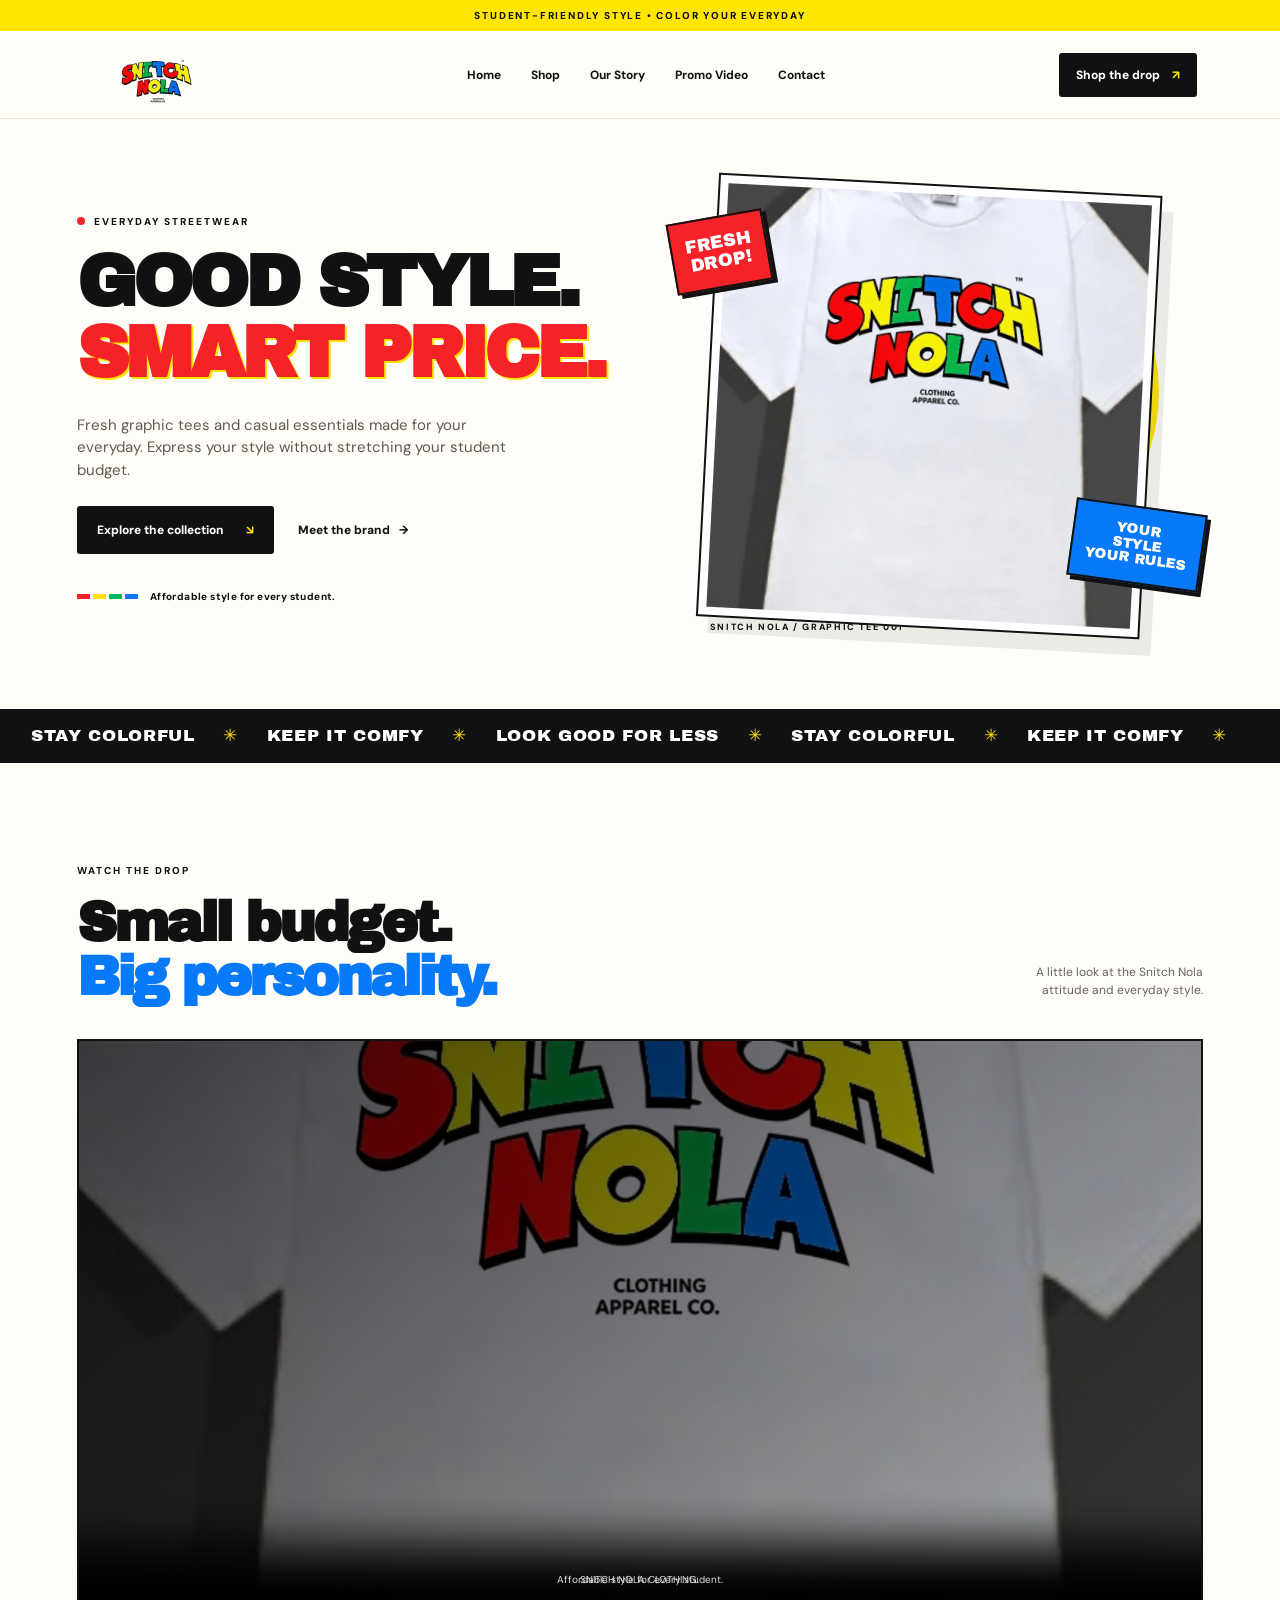
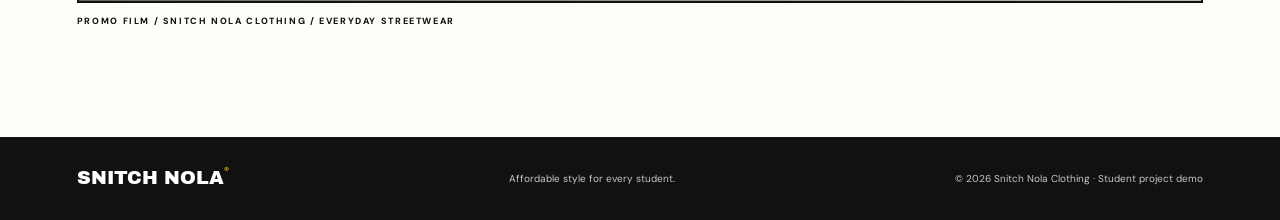
==== commit 97e5ea31: "Update homepage and promotional video." ====
--- a/index.html
+++ b/index.html
@@ -60,14 +60,12 @@
       </div>
       <div class="video-frame">
         <video id="promo-video" controls playsinline preload="metadata" poster="images/snitch-nola-graphic-tee.png">
-          <source src="videos/SNITCH_NOLA_PROM.mp4" type="video/mp4">
+          <source src="videos/snitch.mp4" type="video/mp4">
           Your browser does not support embedded video.
         </video>
         <div class="video-overlay" id="video-placeholder">
-          <div class="play-icon">▶</div>
-          <p>SNITCH NOLA CLOTHING</p>
-          <span>Affordable style for every student.</span>
-          <small>Replace the sample video file with your final 30–60 second promotional video.</small>
+          <small>Affordable style for every student.</small>
+          <small>SNITCH NOLA CLOTHING.</small>
         </div>
       </div>
       <p class="video-caption">PROMO FILM / SNITCH NOLA CLOTHING / EVERYDAY STREETWEAR</p>
--- a/style.css
+++ b/style.css
@@ -1,5 +1,1063 @@
 @import url('https://fonts.googleapis.com/css2?family=Archivo+Black&family=DM+Sans:wght@400;500;600;700&display=swap');
-:root{--red:#f52228;--yellow:#ffe500;--green:#00b965;--blue:#0879f9;--ink:#111111;--paper:#fffdf7;--muted:#66645e;--line:#dedbd2;--display:'Archivo Black',Impact,sans-serif;--body:'DM Sans',Arial,sans-serif}
-*{box-sizing:border-box}html{scroll-behavior:smooth;scroll-padding-top:100px}body{margin:0;background:var(--paper);color:var(--ink);font-family:var(--body);line-height:1.5}a{color:inherit;text-decoration:none}button,input,select{font:inherit}button{cursor:pointer}.announcement{background:var(--yellow);padding:8px 16px;text-align:center;font-size:10px;font-weight:800;letter-spacing:.18em}.site-header{height:88px;display:flex;align-items:center;justify-content:space-between;gap:26px;padding:0 6.5%;background:var(--paper);border-bottom:1px solid #eee9df;position:sticky;top:0;z-index:10}.brand{display:flex;align-items:center;width:150px;flex-shrink:0}.brand img{width:100%;height:62px;object-fit:contain}.main-nav{display:flex;gap:30px;align-items:center}.main-nav a{font-size:12px;font-weight:700}.main-nav a:hover,.text-link:hover{color:var(--red)}.header-cta{font-size:12px;font-weight:800;background:var(--ink);color:white;padding:13px 17px;border-radius:3px}.header-cta span{color:var(--yellow);margin-left:9px}.menu-toggle{display:none;background:transparent;border:0;font-size:24px}.section-wrap{width:min(1180px,88%);margin:0 auto}.hero{min-height:590px;display:grid;grid-template-columns:1fr 1fr;align-items:center;gap:30px;padding-top:45px;padding-bottom:55px}.eyebrow{font-size:10px;letter-spacing:.2em;font-weight:800;margin:0 0 18px;display:flex;align-items:center;gap:9px}.dot{width:8px;height:8px;background:var(--red);border-radius:50%;display:inline-block}.hero h1,.section-heading h2,.order-copy h2,.story-copy h2,.contact-section h2{font-family:var(--display);font-size:clamp(42px,5.6vw,76px);line-height:.99;letter-spacing:-.055em;margin:0}.outlined{color:var(--red);text-shadow:2px 2px 0 var(--yellow)}.hero-description{max-width:440px;font-size:15px;color:#5e5b55;margin:25px 0}.hero-actions{display:flex;align-items:center;gap:24px;flex-wrap:wrap}.button{display:inline-flex;align-items:center;justify-content:center;gap:22px;border:0;border-radius:3px;padding:15px 20px;font-weight:800;font-size:12px;transition:transform .2s,box-shadow .2s}.button:hover,.add-button:hover{transform:translateY(-2px)}.button-dark{background:var(--ink);color:white}.button-dark span{color:var(--yellow)}.text-link{font-weight:800;font-size:12px}.text-link span{margin-left:6px}.hero-note{display:flex;align-items:center;gap:12px;margin-top:35px;font-size:10px;font-weight:800;letter-spacing:.04em}.color-bars{display:flex;gap:3px}.color-bars i{width:13px;height:5px;display:block}.color-bars i:nth-child(1){background:var(--red)}.color-bars i:nth-child(2){background:var(--yellow)}.color-bars i:nth-child(3){background:var(--green)}.color-bars i:nth-child(4){background:var(--blue)}.hero-art{min-height:460px;position:relative;display:flex;align-items:center;justify-content:center}.sunburst{position:absolute;width:370px;height:370px;border-radius:50%;background:var(--yellow);right:8%;top:6%;opacity:.95}.hero-product{position:relative;z-index:1;width:82%;max-width:440px;transform:rotate(3deg);filter:drop-shadow(12px 16px 0 rgba(17,17,17,.08))}.hero-product img{width:100%;height:440px;object-fit:cover;object-position:center;border:8px solid white;box-shadow:0 0 0 2px var(--ink)}.sticker{position:absolute;z-index:2;font-family:var(--display);font-size:18px;line-height:1.05;text-align:center;padding:15px 13px;border:2px solid var(--ink);box-shadow:4px 4px 0 var(--ink);transform:rotate(-10deg)}.sticker-top{background:var(--red);color:white;top:8%;left:3%}.sticker-bottom{background:var(--blue);color:white;right:0;bottom:12%;transform:rotate(8deg);font-size:14px}.hero-caption{position:absolute;bottom:1%;left:10%;font-size:9px;font-weight:800;letter-spacing:.18em}.ticker{overflow:hidden;background:var(--ink);color:white;white-space:nowrap;padding:14px 0;font-family:var(--display);font-size:17px;letter-spacing:.04em}.ticker div{text-align:center}.ticker span{color:var(--yellow);padding:0 22px}.shop{padding-top:100px;padding-bottom:100px}.section-heading{display:flex;justify-content:space-between;align-items:end;gap:25px;margin-bottom:35px}.section-heading h2{font-size:clamp(36px,4.3vw,58px)}.section-heading h2 span,.order-copy h2 span,.story-copy h2 span,.contact-section h2 span{color:var(--blue)}.section-side-note{font-size:12px;color:var(--muted);text-align:right;margin:0 0 5px}.shop-tools{display:flex;align-items:center;justify-content:space-between;gap:20px;margin-bottom:25px}.search-box{display:flex;align-items:center;gap:10px;border:1px solid var(--line);background:white;padding:0 13px;width:min(360px,100%);height:44px}.search-box span{font-size:23px}.search-box input{border:0;outline:0;width:100%;font-size:12px;background:transparent}.filter-buttons{display:flex;gap:7px}.filter-button{border:1px solid var(--line);background:transparent;padding:10px 15px;font-size:11px;font-weight:800;border-radius:2px}.filter-button.active,.filter-button:hover{background:var(--ink);border-color:var(--ink);color:white}.product-grid{display:grid;grid-template-columns:repeat(4,minmax(0,1fr));gap:18px}.product-card{min-width:0}.product-image{height:300px;position:relative;overflow:hidden;display:flex;align-items:center;justify-content:center;border:1px solid #eee9df}.product-image-shirt{background:#eeece6}.product-image-shirt img{width:100%;height:100%;object-fit:cover;object-position:center}.product-tag{position:absolute;z-index:2;top:12px;left:12px;background:var(--yellow);padding:6px 8px;font-size:8px;font-weight:900;letter-spacing:.08em}.product-image-color{background:#f4d8c6}.product-image-blue{background:#c8ddff}.product-image-yellow{background:#f7e98d}.abstract-shirt{position:absolute;width:58%;height:67%;background:#00b965;clip-path:polygon(25% 0,39% 8%,61% 8%,75% 0,100% 19%,83% 38%,73% 31%,73% 100%,27% 100%,27% 31%,17% 38%,0 19%);filter:drop-shadow(5px 7px 0 rgba(0,0,0,.15));transform:rotate(-7deg)}.abstract-hoodie{position:absolute;width:60%;height:70%;background:#0879f9;clip-path:polygon(27% 0,39% 9%,61% 9%,73% 0,100% 17%,83% 39%,74% 32%,77% 100%,23% 100%,26% 32%,17% 39%,0 17%);transform:rotate(6deg)}.abstract-shorts{position:absolute;width:65%;height:58%;background:#f52228;clip-path:polygon(7% 0,93% 0,100% 100%,57% 100%,50% 45%,43% 100%,0 100%);transform:rotate(-4deg)}.image-label{position:absolute;z-index:1;font-family:var(--display);font-size:24px;line-height:1;text-align:center;transform:rotate(-7deg);color:#111;text-shadow:2px 2px white}.product-image-blue .image-label{color:white;text-shadow:2px 2px #111}.product-meta{display:flex;justify-content:space-between;gap:8px;align-items:start;padding:15px 0 11px}.product-meta h3{font-size:12px;margin:0 0 4px}.product-meta p{font-size:10px;color:var(--muted);margin:0}.product-meta strong{font-size:13px;white-space:nowrap}.add-button{width:100%;display:flex;justify-content:space-between;align-items:center;border:1px solid var(--ink);background:transparent;padding:11px 13px;font-size:10px;font-weight:800;transition:transform .2s}.add-button span{font-size:17px}.catalog-note{color:var(--muted);font-size:10px;margin-top:18px}.order-section{background:#f1eee6;padding:85px 0}.order-layout{display:grid;grid-template-columns:.8fr 1.2fr;gap:9%;align-items:start}.order-copy{padding-top:25px}.order-copy h2{font-size:clamp(44px,5vw,66px)}.order-copy>p:not(.eyebrow){color:var(--muted);font-size:14px;max-width:330px;margin:22px 0 25px}.order-promise{font-size:12px;font-weight:700;margin:12px 0}.order-promise span{color:var(--green);font-weight:900;margin-right:8px}.order-card{background:white;padding:30px;box-shadow:7px 7px 0 var(--yellow);border:1px solid var(--ink)}.form-title{display:flex;justify-content:space-between;font-size:10px;font-weight:900;letter-spacing:.13em;padding-bottom:20px;border-bottom:1px solid var(--line);margin-bottom:22px}.form-step{color:var(--red)}.order-card label{display:block;font-size:11px;font-weight:800;margin:0 0 7px}.order-card input,.order-card select{width:100%;height:43px;border:1px solid var(--line);border-radius:2px;background:#fff;padding:0 10px;font-size:12px;outline-color:var(--blue)}.order-card>input{margin-bottom:17px}.form-row{display:grid;grid-template-columns:1fr 1fr;gap:15px;margin-bottom:17px}.quantity-control{height:43px;display:flex;border:1px solid var(--line)}.quantity-control button{border:0;background:#f5f3ed;width:38px;font-size:20px}.quantity-control input{border:0;text-align:center;padding:0;width:100%;height:41px}.price-summary{background:#f8f7f2;padding:16px;margin:7px 0 18px}.price-summary>div{display:flex;justify-content:space-between;font-size:11px;margin:5px 0}.price-summary span{color:var(--muted)}.price-summary strong{font-size:12px}.price-summary .total-row{border-top:1px solid #dcd8cf;padding-top:12px;margin-top:12px;align-items:center}.total-row span{font-weight:900;color:var(--ink)}.total-row strong{font-family:var(--display);font-size:24px}.button-color{background:var(--red);color:white;width:100%;justify-content:space-between}.button-color span{font-size:18px}.form-small{font-size:9px;color:var(--muted);text-align:center;margin:12px 0 0}.order-result{margin-top:17px;background:#e9f8ed;border-left:4px solid var(--green);padding:14px;font-size:12px;white-space:pre-line}.promo-section{padding-top:100px;padding-bottom:100px}.video-frame{position:relative;background:#161616;aspect-ratio:16/8;overflow:hidden;border:2px solid var(--ink)}.video-frame video{width:100%;height:100%;display:block;object-fit:cover}.video-overlay{position:absolute;inset:0;display:flex;align-items:center;justify-content:center;flex-direction:column;text-align:center;color:white;background:linear-gradient(135deg,rgba(0,0,0,.76),rgba(0,0,0,.25));pointer-events:none}.video-overlay p{font-family:var(--display);font-size:clamp(22px,4vw,46px);margin:10px 0 2px}.video-overlay span{font-size:13px}.video-overlay small{position:absolute;bottom:14px;left:12px;right:12px;font-size:10px;color:#ddd}.play-icon{width:55px;height:55px;border:2px solid var(--yellow);border-radius:50%;display:grid;place-items:center;color:var(--yellow);padding-left:4px}.video-caption{font-size:9px;letter-spacing:.18em;font-weight:800;margin-top:12px}.story-section{background:var(--yellow);padding:75px 0}.story-inner{display:grid;grid-template-columns:.7fr 1.3fr;align-items:center;gap:8%}.story-logo{background:white;padding:25px;transform:rotate(-3deg);border:2px solid var(--ink);box-shadow:7px 7px 0 var(--ink)}.story-logo img{display:block;width:100%;max-height:220px;object-fit:contain}.story-copy h2{font-size:clamp(34px,4vw,52px)}.story-copy h2 span{color:var(--red)}.story-copy>p:not(.eyebrow){max-width:600px;font-size:13px;margin:22px 0}.story-stats{display:flex;gap:30px;flex-wrap:wrap;margin-top:25px}.story-stats div{display:flex;flex-direction:column}.story-stats strong{font-family:var(--display);font-size:19px}.story-stats span{font-size:9px;font-weight:700}.contact-section{display:grid;grid-template-columns:1fr .75fr;gap:10%;padding-top:95px;padding-bottom:95px;align-items:center}.contact-section h2{font-size:clamp(40px,4.7vw,62px)}.contact-section h2 span{color:var(--red)}.contact-card{border:1px solid var(--line);padding:25px;background:white}.contact-card>p:first-child{font-size:12px;color:var(--muted);margin:0 0 15px}.contact-link{display:flex;justify-content:space-between;padding:14px 0;border-bottom:1px solid var(--line);font-weight:800;font-size:12px}.contact-link span{color:var(--blue)}.contact-note{font-size:9px!important;margin-top:15px!important}.site-footer{background:var(--ink);color:white;padding:27px 6%;display:flex;align-items:center;justify-content:space-between;gap:20px;flex-wrap:wrap}.footer-brand{font-family:var(--display);font-size:19px}.footer-brand span{font:10px var(--body);vertical-align:top;color:var(--yellow)}.site-footer p{font-size:10px;color:#c7c7c7;margin:0}.toast{position:fixed;bottom:20px;right:20px;background:var(--ink);color:white;padding:13px 18px;font-size:12px;z-index:20;box-shadow:4px 4px 0 var(--yellow);opacity:0;transform:translateY(10px);transition:.2s;pointer-events:none}.toast.show{opacity:1;transform:translateY(0)}.empty-results{grid-column:1/-1;padding:30px;border:1px dashed var(--line);text-align:center;color:var(--muted);font-size:13px}
-@media(max-width:900px){.site-header{padding:0 5%;gap:14px}.main-nav{gap:14px}.main-nav a{font-size:11px}.header-cta{padding:11px;font-size:10px}.hero{min-height:auto;grid-template-columns:1fr 1fr}.hero-art{min-height:380px}.hero-product img{height:350px}.sunburst{width:290px;height:290px}.product-grid{grid-template-columns:repeat(2,minmax(0,1fr));gap:28px 18px}.product-image{height:330px}.order-layout{gap:5%}.order-card{padding:22px}.story-inner{gap:5%}}
-@media(max-width:650px){.announcement{font-size:8px}.site-header{height:72px}.brand{width:118px}.brand img{height:50px}.menu-toggle{display:block;margin-left:auto}.header-cta{display:none}.main-nav{display:none;position:absolute;top:71px;left:0;right:0;background:var(--paper);padding:18px 6%;border-bottom:1px solid var(--line);flex-direction:column;align-items:flex-start;gap:16px}.main-nav.open{display:flex}.hero{grid-template-columns:1fr;padding-top:48px;gap:10px}.hero h1{font-size:clamp(43px,12vw,65px)}.hero-description{font-size:13px}.hero-art{min-height:340px;margin-top:10px}.hero-product{width:70%}.hero-product img{height:300px}.sunburst{width:260px;height:260px;right:10%;top:6%}.sticker-top{left:4%;top:5%}.sticker-bottom{right:3%;bottom:8%}.hero-caption{left:5%;bottom:0}.ticker{font-size:13px}.ticker div{text-align:left;min-width:800px}.shop,.promo-section{padding-top:65px;padding-bottom:65px}.section-heading{align-items:flex-start;flex-direction:column;gap:12px}.section-heading h2{font-size:39px}.section-side-note{text-align:left}.shop-tools{align-items:stretch;flex-direction:column}.search-box{width:100%}.filter-buttons{flex-wrap:wrap}.product-grid{gap:25px 12px}.product-image{height:220px}.product-meta{flex-direction:column;gap:5px}.product-meta h3{font-size:11px}.product-meta strong{font-size:12px}.product-tag{font-size:7px;top:8px;left:8px}.image-label{font-size:19px}.add-button{font-size:9px;padding:9px}.order-section{padding:60px 0}.order-layout{grid-template-columns:1fr;gap:28px}.order-copy{padding-top:0}.order-copy h2{font-size:52px}.order-copy>p:not(.eyebrow){font-size:13px}.order-card{padding:18px}.form-row{gap:9px}.order-card select{font-size:10px;padding:0 5px}.video-frame{aspect-ratio:4/3}.video-overlay small{font-size:8px}.story-section{padding:55px 0}.story-inner{grid-template-columns:1fr;gap:35px}.story-logo{max-width:300px;margin:0 auto;width:85%}.story-copy h2{font-size:37px}.story-stats{gap:20px}.story-stats strong{font-size:16px}.contact-section{grid-template-columns:1fr;gap:25px;padding-top:65px;padding-bottom:65px}.contact-section h2{font-size:43px}.site-footer{align-items:flex-start;flex-direction:column;gap:8px}.toast{left:15px;right:15px;bottom:15px;text-align:center}}
+
+:root {
+  --red: #f52228;
+  --yellow: #ffe500;
+  --green: #00b965;
+  --blue: #0879f9;
+  --ink: #111111;
+  --paper: #fffdf7;
+  --muted: #66645e;
+  --line: #dedbd2;
+  --display: 'Archivo Black', Impact, sans-serif;
+  --body: 'DM Sans', Arial, sans-serif;
+}
+
+* {
+  box-sizing: border-box;
+}
+
+html {
+  scroll-behavior: smooth;
+  scroll-padding-top: 100px;
+}
+
+body {
+  margin: 0;
+  background: var(--paper);
+  color: var(--ink);
+  font-family: var(--body);
+  line-height: 1.5;
+}
+
+a {
+  color: inherit;
+  text-decoration: none;
+}
+
+button,
+input,
+select {
+  font: inherit;
+}
+
+button {
+  cursor: pointer;
+}
+
+.announcement {
+  background: var(--yellow);
+  padding: 8px 16px;
+  text-align: center;
+  font-size: 10px;
+  font-weight: 800;
+  letter-spacing: .18em;
+}
+
+.site-header {
+  height: 88px;
+  display: flex;
+  align-items: center;
+  justify-content: space-between;
+  gap: 26px;
+  padding: 0 6.5%;
+  background: var(--paper);
+  border-bottom: 1px solid #eee9df;
+  position: sticky;
+  top: 0;
+  z-index: 10;
+}
+
+.brand {
+  display: flex;
+  align-items: center;
+  width: 150px;
+  flex-shrink: 0;
+}
+
+.brand img {
+  width: 100%;
+  height: 62px;
+  object-fit: contain;
+}
+
+.main-nav {
+  display: flex;
+  gap: 30px;
+  align-items: center;
+}
+
+.main-nav a {
+  font-size: 12px;
+  font-weight: 700;
+}
+
+.main-nav a:hover,
+.text-link:hover {
+  color: var(--red);
+}
+
+.header-cta {
+  font-size: 12px;
+  font-weight: 800;
+  background: var(--ink);
+  color: white;
+  padding: 13px 17px;
+  border-radius: 3px;
+}
+
+.header-cta span {
+  color: var(--yellow);
+  margin-left: 9px;
+}
+
+.menu-toggle {
+  display: none;
+  background: transparent;
+  border: 0;
+  font-size: 24px;
+}
+
+.section-wrap {
+  width: min(1180px, 88%);
+  margin: 0 auto;
+}
+
+.hero {
+  min-height: 590px;
+  display: grid;
+  grid-template-columns: 1fr 1fr;
+  align-items: center;
+  gap: 30px;
+  padding-top: 45px;
+  padding-bottom: 55px;
+}
+
+.eyebrow {
+  font-size: 10px;
+  letter-spacing: .2em;
+  font-weight: 800;
+  margin: 0 0 18px;
+  display: flex;
+  align-items: center;
+  gap: 9px;
+}
+
+.dot {
+  width: 8px;
+  height: 8px;
+  background: var(--red);
+  border-radius: 50%;
+  display: inline-block;
+}
+
+.hero h1,
+.section-heading h2,
+.order-copy h2,
+.story-copy h2,
+.contact-section h2 {
+  font-family: var(--display);
+  font-size: clamp(42px, 5.6vw, 76px);
+  line-height: .99;
+  letter-spacing: -.055em;
+  margin: 0;
+}
+
+.outlined {
+  color: var(--red);
+  text-shadow: 2px 2px 0 var(--yellow);
+}
+
+.hero-description {
+  max-width: 440px;
+  font-size: 15px;
+  color: #5e5b55;
+  margin: 25px 0;
+}
+
+.hero-actions {
+  display: flex;
+  align-items: center;
+  gap: 24px;
+  flex-wrap: wrap;
+}
+
+.button {
+  display: inline-flex;
+  align-items: center;
+  justify-content: center;
+  gap: 22px;
+  border: 0;
+  border-radius: 3px;
+  padding: 15px 20px;
+  font-weight: 800;
+  font-size: 12px;
+  transition: transform .2s, box-shadow .2s;
+}
+
+.button:hover,
+.add-button:hover {
+  transform: translateY(-2px);
+}
+
+.button-dark {
+  background: var(--ink);
+  color: white;
+}
+
+.button-dark span {
+  color: var(--yellow);
+}
+
+.text-link {
+  font-weight: 800;
+  font-size: 12px;
+}
+
+.text-link span {
+  margin-left: 6px;
+}
+
+.hero-note {
+  display: flex;
+  align-items: center;
+  gap: 12px;
+  margin-top: 35px;
+  font-size: 10px;
+  font-weight: 800;
+  letter-spacing: .04em;
+}
+
+.color-bars {
+  display: flex;
+  gap: 3px;
+}
+
+.color-bars i {
+  width: 13px;
+  height: 5px;
+  display: block;
+}
+
+.color-bars i:nth-child(1) { background: var(--red); }
+.color-bars i:nth-child(2) { background: var(--yellow); }
+.color-bars i:nth-child(3) { background: var(--green); }
+.color-bars i:nth-child(4) { background: var(--blue); }
+
+.hero-art {
+  min-height: 460px;
+  position: relative;
+  display: flex;
+  align-items: center;
+  justify-content: center;
+}
+
+.sunburst {
+  position: absolute;
+  width: 370px;
+  height: 370px;
+  border-radius: 50%;
+  background: var(--yellow);
+  right: 8%;
+  top: 6%;
+  opacity: .95;
+}
+
+.hero-product {
+  position: relative;
+  z-index: 1;
+  width: 82%;
+  max-width: 440px;
+  transform: rotate(3deg);
+  filter: drop-shadow(12px 16px 0 rgba(17,17,17,.08));
+}
+
+.hero-product img {
+  width: 100%;
+  height: 440px;
+  object-fit: cover;
+  object-position: center;
+  border: 8px solid white;
+  box-shadow: 0 0 0 2px var(--ink);
+}
+
+.sticker {
+  position: absolute;
+  z-index: 2;
+  font-family: var(--display);
+  font-size: 18px;
+  line-height: 1.05;
+  text-align: center;
+  padding: 15px 13px;
+  border: 2px solid var(--ink);
+  box-shadow: 4px 4px 0 var(--ink);
+  transform: rotate(-10deg);
+}
+
+.sticker-top {
+  background: var(--red);
+  color: white;
+  top: 8%;
+  left: 3%;
+}
+
+.sticker-bottom {
+  background: var(--blue);
+  color: white;
+  right: 0;
+  bottom: 12%;
+  transform: rotate(8deg);
+  font-size: 14px;
+}
+
+.hero-caption {
+  position: absolute;
+  bottom: 1%;
+  left: 10%;
+  font-size: 9px;
+  font-weight: 800;
+  letter-spacing: .18em;
+}
+
+.ticker {
+  overflow: hidden;
+  background: var(--ink);
+  color: white;
+  white-space: nowrap;
+  padding: 14px 0;
+  font-family: var(--display);
+  font-size: 17px;
+  letter-spacing: .04em;
+}
+
+.ticker div {
+  text-align: center;
+}
+
+.ticker span {
+  color: var(--yellow);
+  padding: 0 22px;
+}
+
+.shop {
+  padding-top: 100px;
+  padding-bottom: 100px;
+}
+
+.section-heading {
+  display: flex;
+  justify-content: space-between;
+  align-items: end;
+  gap: 25px;
+  margin-bottom: 35px;
+}
+
+.section-heading h2 {
+  font-size: clamp(36px, 4.3vw, 58px);
+}
+
+.section-heading h2 span,
+.order-copy h2 span,
+.story-copy h2 span,
+.contact-section h2 span {
+  color: var(--blue);
+}
+
+.section-side-note {
+  font-size: 12px;
+  color: var(--muted);
+  text-align: right;
+  margin: 0 0 5px;
+}
+
+.shop-tools {
+  display: flex;
+  align-items: center;
+  justify-content: space-between;
+  gap: 20px;
+  margin-bottom: 25px;
+}
+
+.search-box {
+  display: flex;
+  align-items: center;
+  gap: 10px;
+  border: 1px solid var(--line);
+  background: white;
+  padding: 0 13px;
+  width: min(360px, 100%);
+  height: 44px;
+}
+
+.search-box span {
+  font-size: 23px;
+}
+
+.search-box input {
+  border: 0;
+  outline: 0;
+  width: 100%;
+  font-size: 12px;
+  background: transparent;
+}
+
+.filter-buttons {
+  display: flex;
+  gap: 7px;
+}
+
+.filter-button {
+  border: 1px solid var(--line);
+  background: transparent;
+  padding: 10px 15px;
+  font-size: 11px;
+  font-weight: 800;
+  border-radius: 2px;
+}
+
+.filter-button.active,
+.filter-button:hover {
+  background: var(--ink);
+  border-color: var(--ink);
+  color: white;
+}
+
+.product-grid {
+  display: grid;
+  grid-template-columns: repeat(4, minmax(0, 1fr));
+  gap: 18px;
+}
+
+.product-card {
+  min-width: 0;
+}
+
+.product-image {
+  height: 300px;
+  position: relative;
+  overflow: hidden;
+  display: flex;
+  align-items: center;
+  justify-content: center;
+  border: 1px solid #eee9df;
+}
+
+.product-image-shirt {
+  background: #eeece6;
+}
+
+.product-image-shirt img {
+  width: 100%;
+  height: 100%;
+  object-fit: cover;
+  object-position: center;
+}
+
+.product-tag {
+  position: absolute;
+  z-index: 2;
+  top: 12px;
+  left: 12px;
+  background: var(--yellow);
+  padding: 6px 8px;
+  font-size: 8px;
+  font-weight: 900;
+  letter-spacing: .08em;
+}
+
+.product-image-color { background: #f4d8c6; }
+.product-image-blue { background: #c8ddff; }
+.product-image-yellow { background: #f7e98d; }
+
+.abstract-shirt {
+  position: absolute;
+  width: 58%;
+  height: 67%;
+  background: #00b965;
+  clip-path: polygon(25% 0, 39% 8%, 61% 8%, 75% 0, 100% 19%, 83% 38%, 73% 31%, 73% 100%, 27% 100%, 27% 31%, 17% 38%, 0 19%);
+  filter: drop-shadow(5px 7px 0 rgba(0,0,0,.15));
+  transform: rotate(-7deg);
+}
+
+.abstract-hoodie {
+  position: absolute;
+  width: 60%;
+  height: 70%;
+  background: #0879f9;
+  clip-path: polygon(27% 0, 39% 9%, 61% 9%, 73% 0, 100% 17%, 83% 39%, 74% 32%, 77% 100%, 23% 100%, 26% 32%, 17% 39%, 0 17%);
+  transform: rotate(6deg);
+}
+
+.abstract-shorts {
+  position: absolute;
+  width: 65%;
+  height: 58%;
+  background: #f52228;
+  clip-path: polygon(7% 0, 93% 0, 100% 100%, 57% 100%, 50% 45%, 43% 100%, 0 100%);
+  transform: rotate(-4deg);
+}
+
+.image-label {
+  position: absolute;
+  z-index: 1;
+  font-family: var(--display);
+  font-size: 24px;
+  line-height: 1;
+  text-align: center;
+  transform: rotate(-7deg);
+  color: #111;
+  text-shadow: 2px 2px white;
+}
+
+.product-image-blue .image-label {
+  color: white;
+  text-shadow: 2px 2px #111;
+}
+
+.product-meta {
+  display: flex;
+  justify-content: space-between;
+  gap: 8px;
+  align-items: start;
+  padding: 15px 0 11px;
+}
+
+.product-meta h3 {
+  font-size: 12px;
+  margin: 0 0 4px;
+}
+
+.product-meta p {
+  font-size: 10px;
+  color: var(--muted);
+  margin: 0;
+}
+
+.product-meta strong {
+  font-size: 13px;
+  white-space: nowrap;
+}
+
+.add-button {
+  width: 100%;
+  display: flex;
+  justify-content: space-between;
+  align-items: center;
+  border: 1px solid var(--ink);
+  background: transparent;
+  padding: 11px 13px;
+  font-size: 10px;
+  font-weight: 800;
+  transition: transform .2s;
+}
+
+.add-button span {
+  font-size: 17px;
+}
+
+.catalog-note {
+  color: var(--muted);
+  font-size: 10px;
+  margin-top: 18px;
+}
+
+.order-section {
+  background: #f1eee6;
+  padding: 85px 0;
+}
+
+.order-layout {
+  display: grid;
+  grid-template-columns: .8fr 1.2fr;
+  gap: 9%;
+  align-items: start;
+}
+
+.order-copy {
+  padding-top: 25px;
+}
+
+.order-copy h2 {
+  font-size: clamp(44px, 5vw, 66px);
+}
+
+.order-copy > p:not(.eyebrow) {
+  color: var(--muted);
+  font-size: 14px;
+  max-width: 330px;
+  margin: 22px 0 25px;
+}
+
+.order-promise {
+  font-size: 12px;
+  font-weight: 700;
+  margin: 12px 0;
+}
+
+.order-promise span {
+  color: var(--green);
+  font-weight: 900;
+  margin-right: 8px;
+}
+
+.order-card {
+  background: white;
+  padding: 30px;
+  box-shadow: 7px 7px 0 var(--yellow);
+  border: 1px solid var(--ink);
+}
+
+.form-title {
+  display: flex;
+  justify-content: space-between;
+  font-size: 10px;
+  font-weight: 900;
+  letter-spacing: .13em;
+  padding-bottom: 20px;
+  border-bottom: 1px solid var(--line);
+  margin-bottom: 22px;
+}
+
+.form-step {
+  color: var(--red);
+}
+
+.order-card label {
+  display: block;
+  font-size: 11px;
+  font-weight: 800;
+  margin: 0 0 7px;
+}
+
+.order-card input,
+.order-card select {
+  width: 100%;
+  height: 43px;
+  border: 1px solid var(--line);
+  border-radius: 2px;
+  background: #fff;
+  padding: 0 10px;
+  font-size: 12px;
+  outline-color: var(--blue);
+}
+
+.order-card > input {
+  margin-bottom: 17px;
+}
+
+.form-row {
+  display: grid;
+  grid-template-columns: 1fr 1fr;
+  gap: 15px;
+  margin-bottom: 17px;
+}
+
+.quantity-control {
+  height: 43px;
+  display: flex;
+  border: 1px solid var(--line);
+}
+
+.quantity-control button {
+  border: 0;
+  background: #f5f3ed;
+  width: 38px;
+  font-size: 20px;
+}
+
+.quantity-control input {
+  border: 0;
+  text-align: center;
+  padding: 0;
+  width: 100%;
+  height: 41px;
+}
+
+.price-summary {
+  background: #f8f7f2;
+  padding: 16px;
+  margin: 7px 0 18px;
+}
+
+.price-summary > div {
+  display: flex;
+  justify-content: space-between;
+  font-size: 11px;
+  margin: 5px 0;
+}
+
+.price-summary span {
+  color: var(--muted);
+}
+
+.price-summary strong {
+  font-size: 12px;
+}
+
+.price-summary .total-row {
+  border-top: 1px solid #dcd8cf;
+  padding-top: 12px;
+  margin-top: 12px;
+  align-items: center;
+}
+
+.total-row span {
+  font-weight: 900;
+  color: var(--ink);
+}
+
+.total-row strong {
+  font-family: var(--display);
+  font-size: 24px;
+}
+
+.button-color {
+  background: var(--red);
+  color: white;
+  width: 100%;
+  justify-content: space-between;
+}
+
+.button-color span {
+  font-size: 18px;
+}
+
+.form-small {
+  font-size: 9px;
+  color: var(--muted);
+  text-align: center;
+  margin: 12px 0 0;
+}
+
+.order-result {
+  margin-top: 17px;
+  background: #e9f8ed;
+  border-left: 4px solid var(--green);
+  padding: 14px;
+  font-size: 12px;
+  white-space: pre-line;
+}
+
+.promo-section {
+  padding-top: 100px;
+  padding-bottom: 100px;
+}
+
+.video-frame {
+  position: relative;
+  background: #161616;
+  aspect-ratio: 16/8;
+  overflow: hidden;
+  border: 2px solid var(--ink);
+}
+
+.video-frame video {
+  width: 100%;
+  height: 100%;
+  display: block;
+  object-fit: cover;
+}
+
+.video-overlay {
+  position: absolute;
+  inset: 0;
+  display: flex;
+  align-items: center;
+  justify-content: center;
+  flex-direction: column;
+  text-align: center;
+  color: white;
+  background: linear-gradient(135deg, rgba(0,0,0,.76), rgba(0,0,0,.25));
+  pointer-events: none;
+}
+
+.video-overlay p {
+  font-family: var(--display);
+  font-size: clamp(22px, 4vw, 46px);
+  margin: 10px 0 2px;
+}
+
+.video-overlay span {
+  font-size: 13px;
+}
+
+.video-overlay small {
+  position: absolute;
+  bottom: 14px;
+  left: 12px;
+  right: 12px;
+  font-size: 10px;
+  color: #ddd;
+}
+
+.play-icon {
+  width: 55px;
+  height: 55px;
+  border: 2px solid var(--yellow);
+  border-radius: 50%;
+  display: grid;
+  place-items: center;
+  color: var(--yellow);
+  padding-left: 4px;
+}
+
+.video-caption {
+  font-size: 9px;
+  letter-spacing: .18em;
+  font-weight: 800;
+  margin-top: 12px;
+}
+
+.story-section {
+  background: var(--yellow);
+  padding: 75px 0;
+}
+
+.story-inner {
+  display: grid;
+  grid-template-columns: .7fr 1.3fr;
+  align-items: center;
+  gap: 8%;
+}
+
+.story-logo {
+  background: white;
+  padding: 25px;
+  transform: rotate(-3deg);
+  border: 2px solid var(--ink);
+  box-shadow: 7px 7px 0 var(--ink);
+}
+
+.story-logo img {
+  display: block;
+  width: 100%;
+  max-height: 220px;
+  object-fit: contain;
+}
+
+.story-copy h2 {
+  font-size: clamp(34px, 4vw, 52px);
+}
+
+.story-copy h2 span {
+  color: var(--red);
+}
+
+.story-copy > p:not(.eyebrow) {
+  max-width: 600px;
+  font-size: 13px;
+  margin: 22px 0;
+}
+
+.story-stats {
+  display: flex;
+  gap: 30px;
+  flex-wrap: wrap;
+  margin-top: 25px;
+}
+
+.story-stats div {
+  display: flex;
+  flex-direction: column;
+}
+
+.story-stats strong {
+  font-family: var(--display);
+  font-size: 19px;
+}
+
+.story-stats span {
+  font-size: 9px;
+  font-weight: 700;
+}
+
+.contact-section {
+  display: grid;
+  grid-template-columns: 1fr .75fr;
+  gap: 10%;
+  padding-top: 95px;
+  padding-bottom: 95px;
+  align-items: center;
+}
+
+.contact-section h2 {
+  font-size: clamp(40px, 4.7vw, 62px);
+}
+
+.contact-section h2 span {
+  color: var(--red);
+}
+
+.contact-card {
+  border: 1px solid var(--line);
+  padding: 25px;
+  background: white;
+}
+
+.contact-card > p:first-child {
+  font-size: 12px;
+  color: var(--muted);
+  margin: 0 0 15px;
+}
+
+.contact-link {
+  display: flex;
+  justify-content: space-between;
+  padding: 14px 0;
+  border-bottom: 1px solid var(--line);
+  font-weight: 800;
+  font-size: 12px;
+}
+
+.contact-link span {
+  color: var(--blue);
+}
+
+.contact-note {
+  font-size: 9px !important;
+  margin-top: 15px !important;
+}
+
+.site-footer {
+  background: var(--ink);
+  color: white;
+  padding: 27px 6%;
+  display: flex;
+  align-items: center;
+  justify-content: space-between;
+  gap: 20px;
+  flex-wrap: wrap;
+}
+
+.footer-brand {
+  font-family: var(--display);
+  font-size: 19px;
+}
+
+.footer-brand span {
+  font: 10px var(--body);
+  vertical-align: top;
+  color: var(--yellow);
+}
+
+.site-footer p {
+  font-size: 10px;
+  color: #c7c7c7;
+  margin: 0;
+}
+
+.toast {
+  position: fixed;
+  bottom: 20px;
+  right: 20px;
+  background: var(--ink);
+  color: white;
+  padding: 13px 18px;
+  font-size: 12px;
+  z-index: 20;
+  box-shadow: 4px 4px 0 var(--yellow);
+  opacity: 0;
+  transform: translateY(10px);
+  transition: .2s;
+  pointer-events: none;
+}
+
+.toast.show {
+  opacity: 1;
+  transform: translateY(0);
+}
+
+.empty-results {
+  grid-column: 1/-1;
+  padding: 30px;
+  border: 1px dashed var(--line);
+  text-align: center;
+  color: var(--muted);
+  font-size: 13px;
+}
+
+@media (max-width: 900px) {
+  .site-header { padding: 0 5%; gap: 14px; }
+  .main-nav { gap: 14px; }
+  .main-nav a { font-size: 11px; }
+  .header-cta { padding: 11px; font-size: 10px; }
+  .hero { min-height: auto; grid-template-columns: 1fr 1fr; }
+  .hero-art { min-height: 380px; }
+  .hero-product img { height: 350px; }
+  .sunburst { width: 290px; height: 290px; }
+  .product-grid { grid-template-columns: repeat(2, minmax(0, 1fr)); gap: 28px 18px; }
+  .product-image { height: 330px; }
+  .order-layout { gap: 5%; }
+  .order-card { padding: 22px; }
+  .story-inner { gap: 5%; }
+}
+
+@media (max-width: 650px) {
+  .announcement { font-size: 8px; }
+  .site-header { height: 72px; }
+  .brand { width: 118px; }
+  .brand img { height: 50px; }
+  .menu-toggle { display: block; margin-left: auto; }
+  .header-cta { display: none; }
+  .main-nav {
+    display: none;
+    position: absolute;
+    top: 71px;
+    left: 0;
+    right: 0;
+    background: var(--paper);
+    padding: 18px 6%;
+    border-bottom: 1px solid var(--line);
+    flex-direction: column;
+    align-items: flex-start;
+    gap: 16px;
+  }
+  .main-nav.open { display: flex; }
+  .hero { grid-template-columns: 1fr; padding-top: 48px; gap: 10px; }
+  .hero h1 { font-size: clamp(43px, 12vw, 65px); }
+  .hero-description { font-size: 13px; }
+  .hero-art { min-height: 340px; margin-top: 10px; }
+  .hero-product { width: 70%; }
+  .hero-product img { height: 300px; }
+  .sunburst { width: 260px; height: 260px; right: 10%; top: 6%; }
+  .sticker-top { left: 4%; top: 5%; }
+  .sticker-bottom { right: 3%; bottom: 8%; }
+  .hero-caption { left: 5%; bottom: 0; }
+  .ticker { font-size: 13px; }
+  .ticker div { text-align: left; min-width: 800px; }
+  .shop, .promo-section { padding-top: 65px; padding-bottom: 65px; }
+  .section-heading { align-items: flex-start; flex-direction: column; gap: 12px; }
+  .section-heading h2 { font-size: 39px; }
+  .section-side-note { text-align: left; }
+  .shop-tools { align-items: stretch; flex-direction: column; }
+  .search-box { width: 100%; }
+  .filter-buttons { flex-wrap: wrap; }
+  .product-grid { gap: 25px 12px; }
+  .product-image { height: 220px; }
+  .product-meta { flex-direction: column; gap: 5px; }
+  .product-meta h3 { font-size: 11px; }
+  .product-meta strong { font-size: 12px; }
+  .product-tag { font-size: 7px; top: 8px; left: 8px; }
+  .image-label { font-size: 19px; }
+  .add-button { font-size: 9px; padding: 9px; }
+  .order-section { padding: 60px 0; }
+  .order-layout { grid-template-columns: 1fr; gap: 28px; }
+  .order-copy { padding-top: 0; }
+  .order-copy h2 { font-size: 52px; }
+  .order-copy > p:not(.eyebrow) { font-size: 13px; }
+  .order-card { padding: 18px; }
+  .form-row { gap: 9px; }
+  .order-card select { font-size: 10px; padding: 0 5px; }
+  .video-frame { aspect-ratio: 4/3; }
+  .video-overlay small { font-size: 8px; }
+  .story-section { padding: 55px 0; }
+  .story-inner { grid-template-columns: 1fr; gap: 35px; }
+  .story-logo { max-width: 300px; margin: 0 auto; width: 85%; }
+  .story-copy h2 { font-size: 37px; }
+  .story-stats { gap: 20px; }
+  .story-stats strong { font-size: 16px; }
+  .contact-section { grid-template-columns: 1fr; gap: 25px; padding-top: 65px; padding-bottom: 65px; }
+  .contact-section h2 { font-size: 43px; }
+  .site-footer { align-items: flex-start; flex-direction: column; gap: 8px; }
+  .toast { left: 15px; right: 15px; bottom: 15px; text-align: center; }
+}
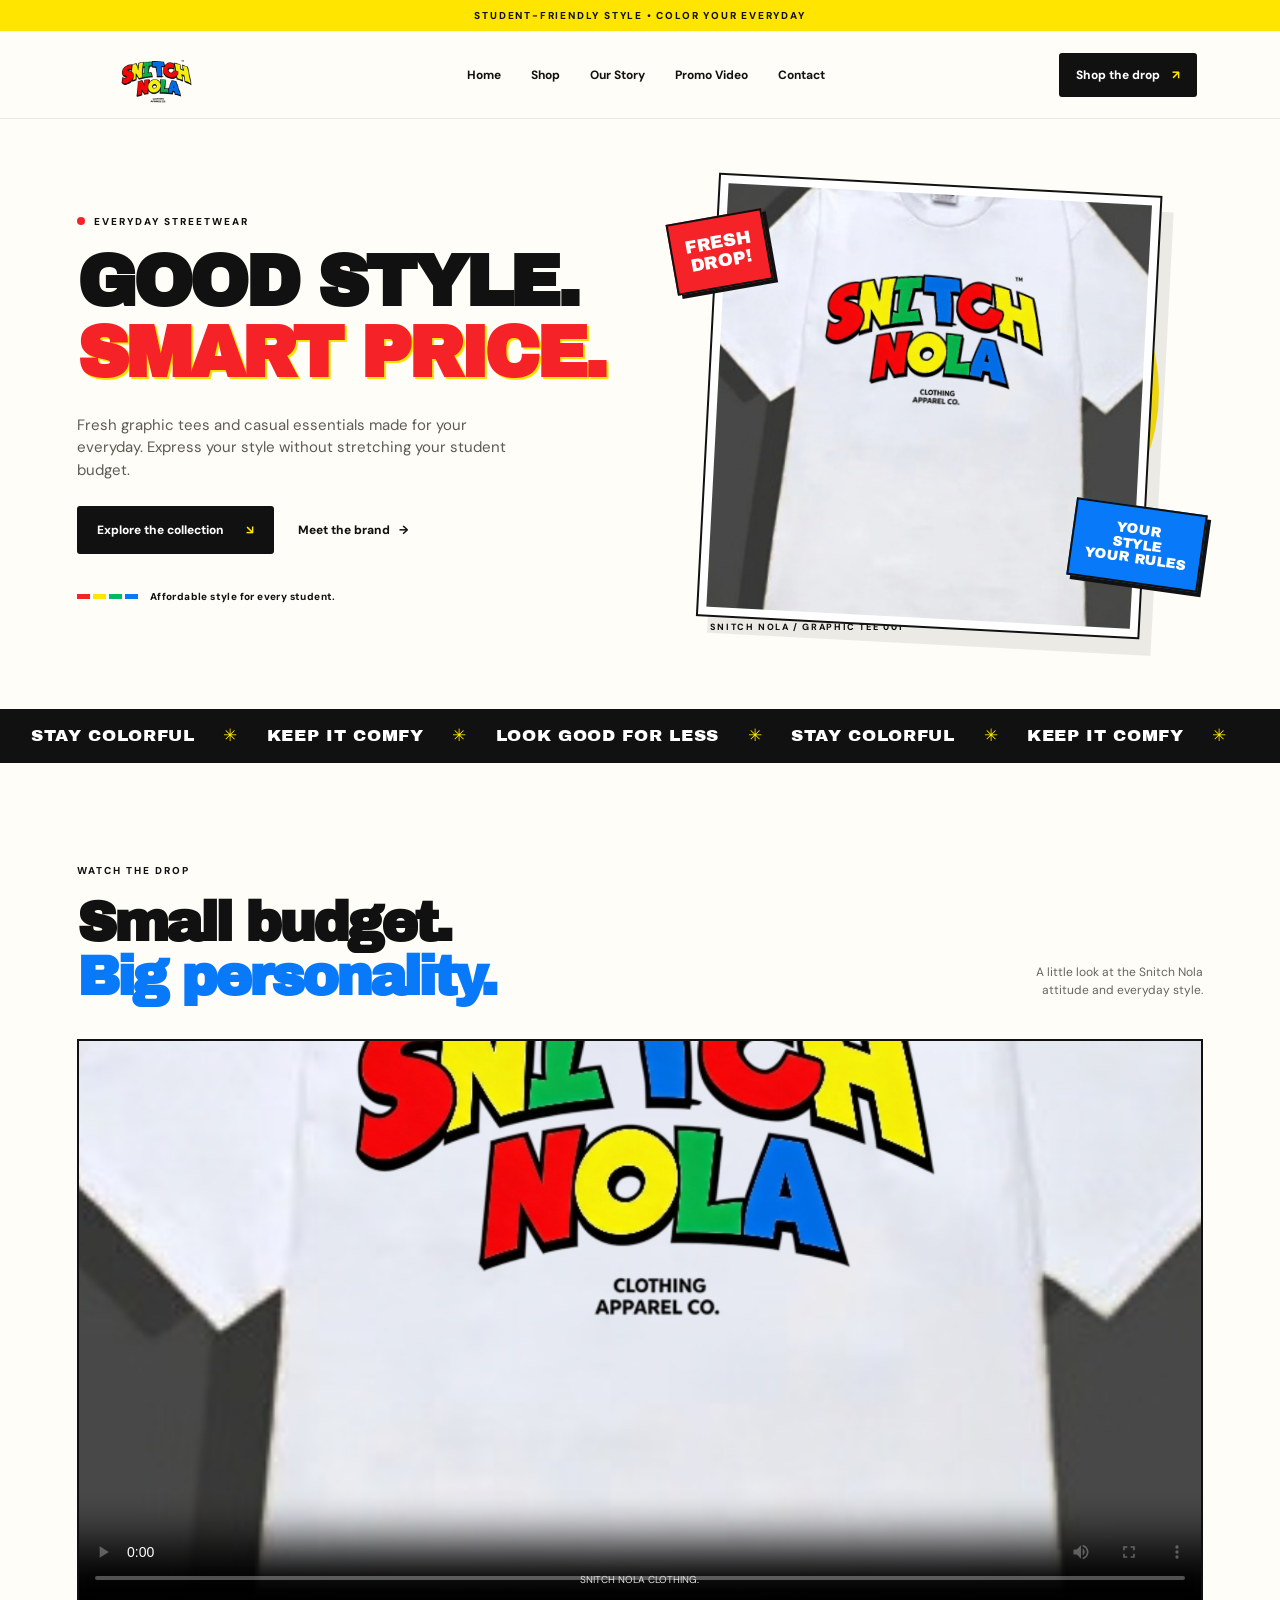
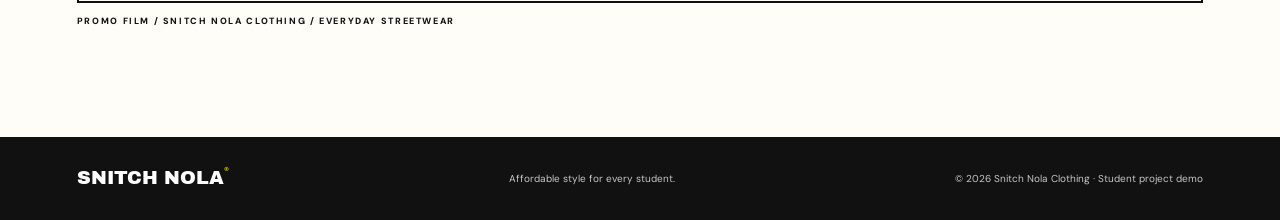
==== commit 1a4e140e: "Update homepage and promotional video." ====
--- a/index.html
+++ b/index.html
@@ -64,7 +64,6 @@
           Your browser does not support embedded video.
         </video>
         <div class="video-overlay" id="video-placeholder">
-          <small>Affordable style for every student.</small>
           <small>SNITCH NOLA CLOTHING.</small>
         </div>
       </div>
--- a/style.css
+++ b/style.css
@@ -767,7 +767,7 @@
   flex-direction: column;
   text-align: center;
   color: white;
-  background: linear-gradient(135deg, rgba(0,0,0,.76), rgba(0,0,0,.25));
+  background: none;
   pointer-events: none;
 }
 
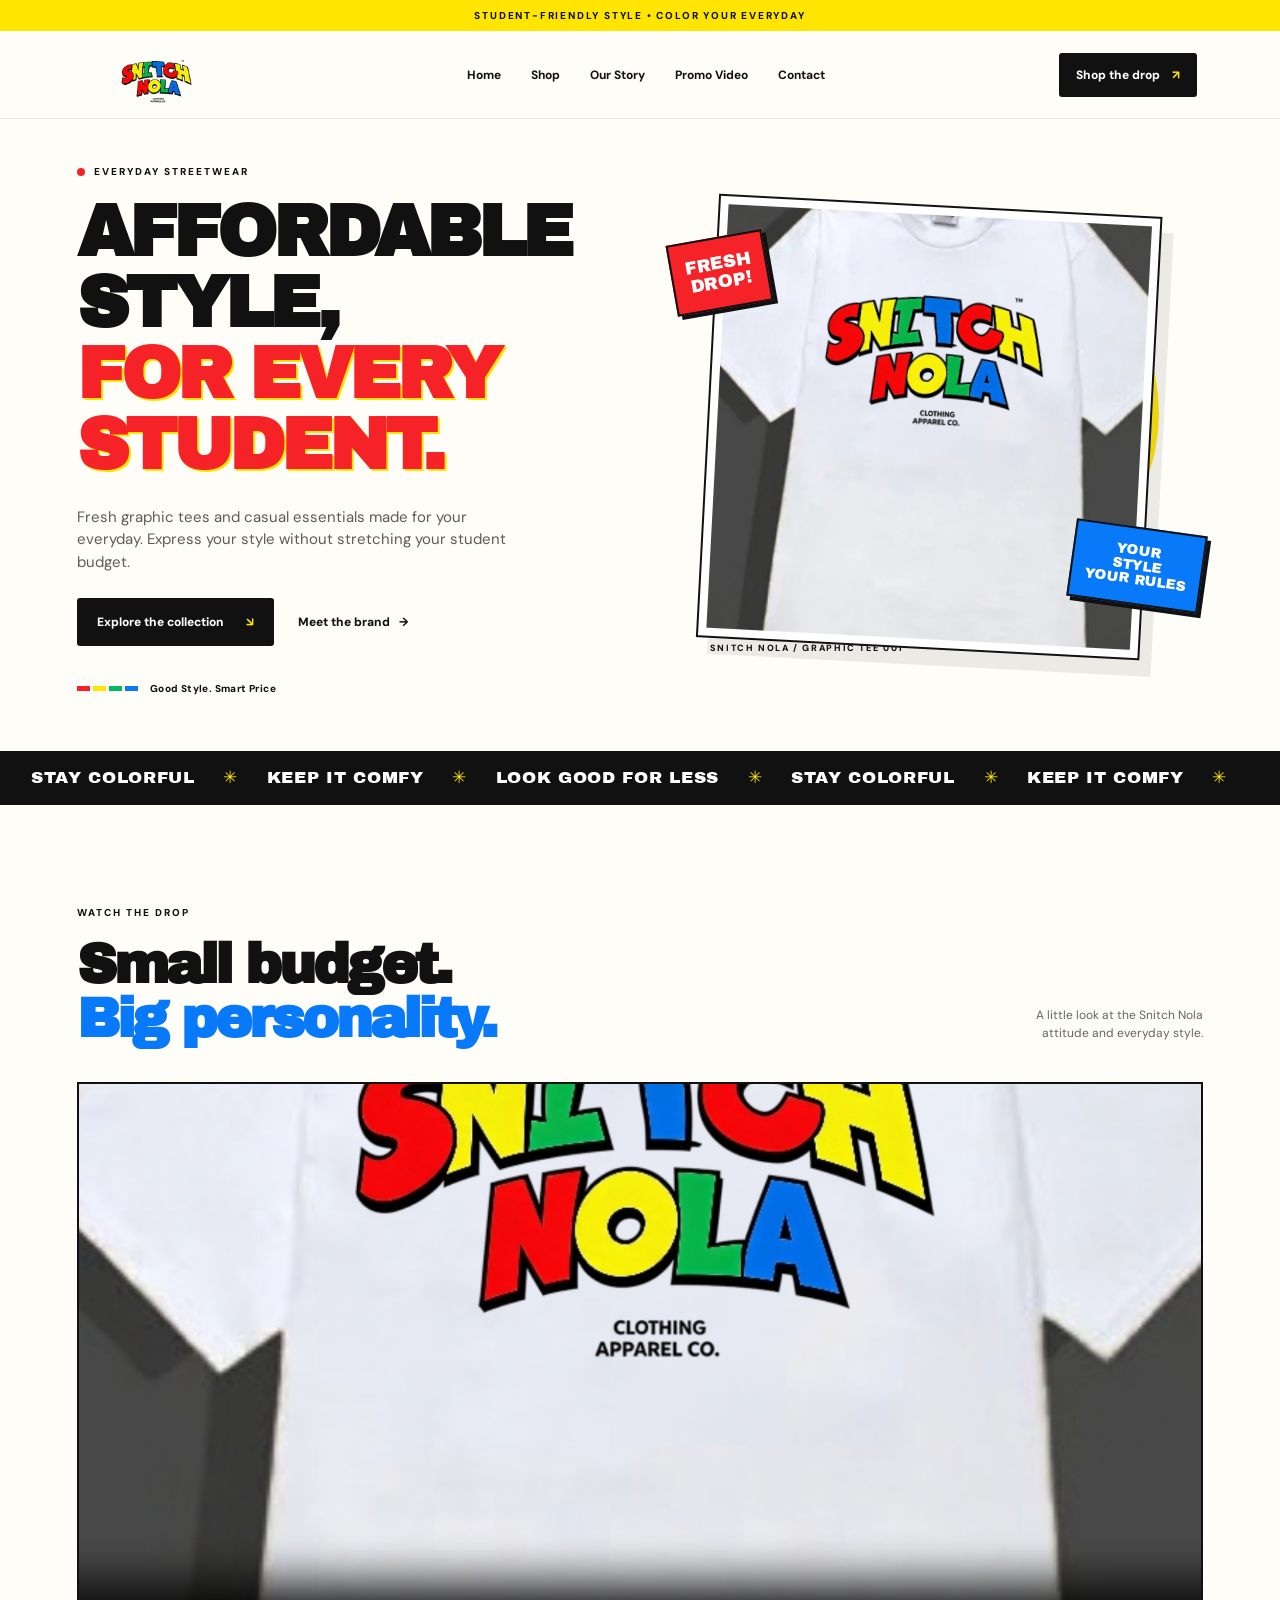
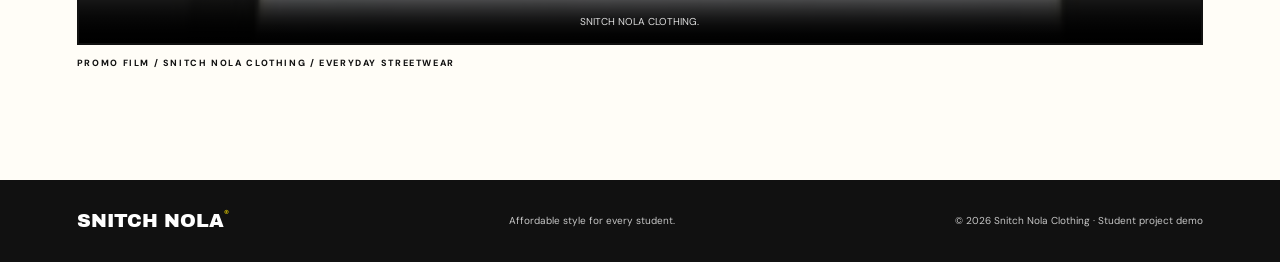
==== commit 2e49b612: "Update homepage tagline and others." ====
--- a/index.html
+++ b/index.html
@@ -30,13 +30,13 @@
     <section class="hero section-wrap" id="home">
       <div class="hero-copy">
         <p class="eyebrow"><span class="dot"></span> EVERYDAY STREETWEAR</p>
-        <h1>GOOD STYLE.<br><span class="outlined">SMART PRICE.</span></h1>
+        <h1>AFFORDABLE STYLE,<br><span class="outlined">FOR EVERY STUDENT.</span></h1>
         <p class="hero-description">Fresh graphic tees and casual essentials made for your everyday. Express your style without stretching your student budget.</p>
         <div class="hero-actions">
           <a class="button button-dark" href="shop.html">Explore the collection <span>↘</span></a>
           <a class="text-link" href="story.html">Meet the brand <span>→</span></a>
         </div>
-        <div class="hero-note"><span class="color-bars"><i></i><i></i><i></i><i></i></span> Affordable style for every student.</div>
+        <div class="hero-note"><span class="color-bars"><i></i><i></i><i></i><i></i></span> Good Style. Smart Price</div>
       </div>
       <div class="hero-art">
         <div class="sunburst"></div>
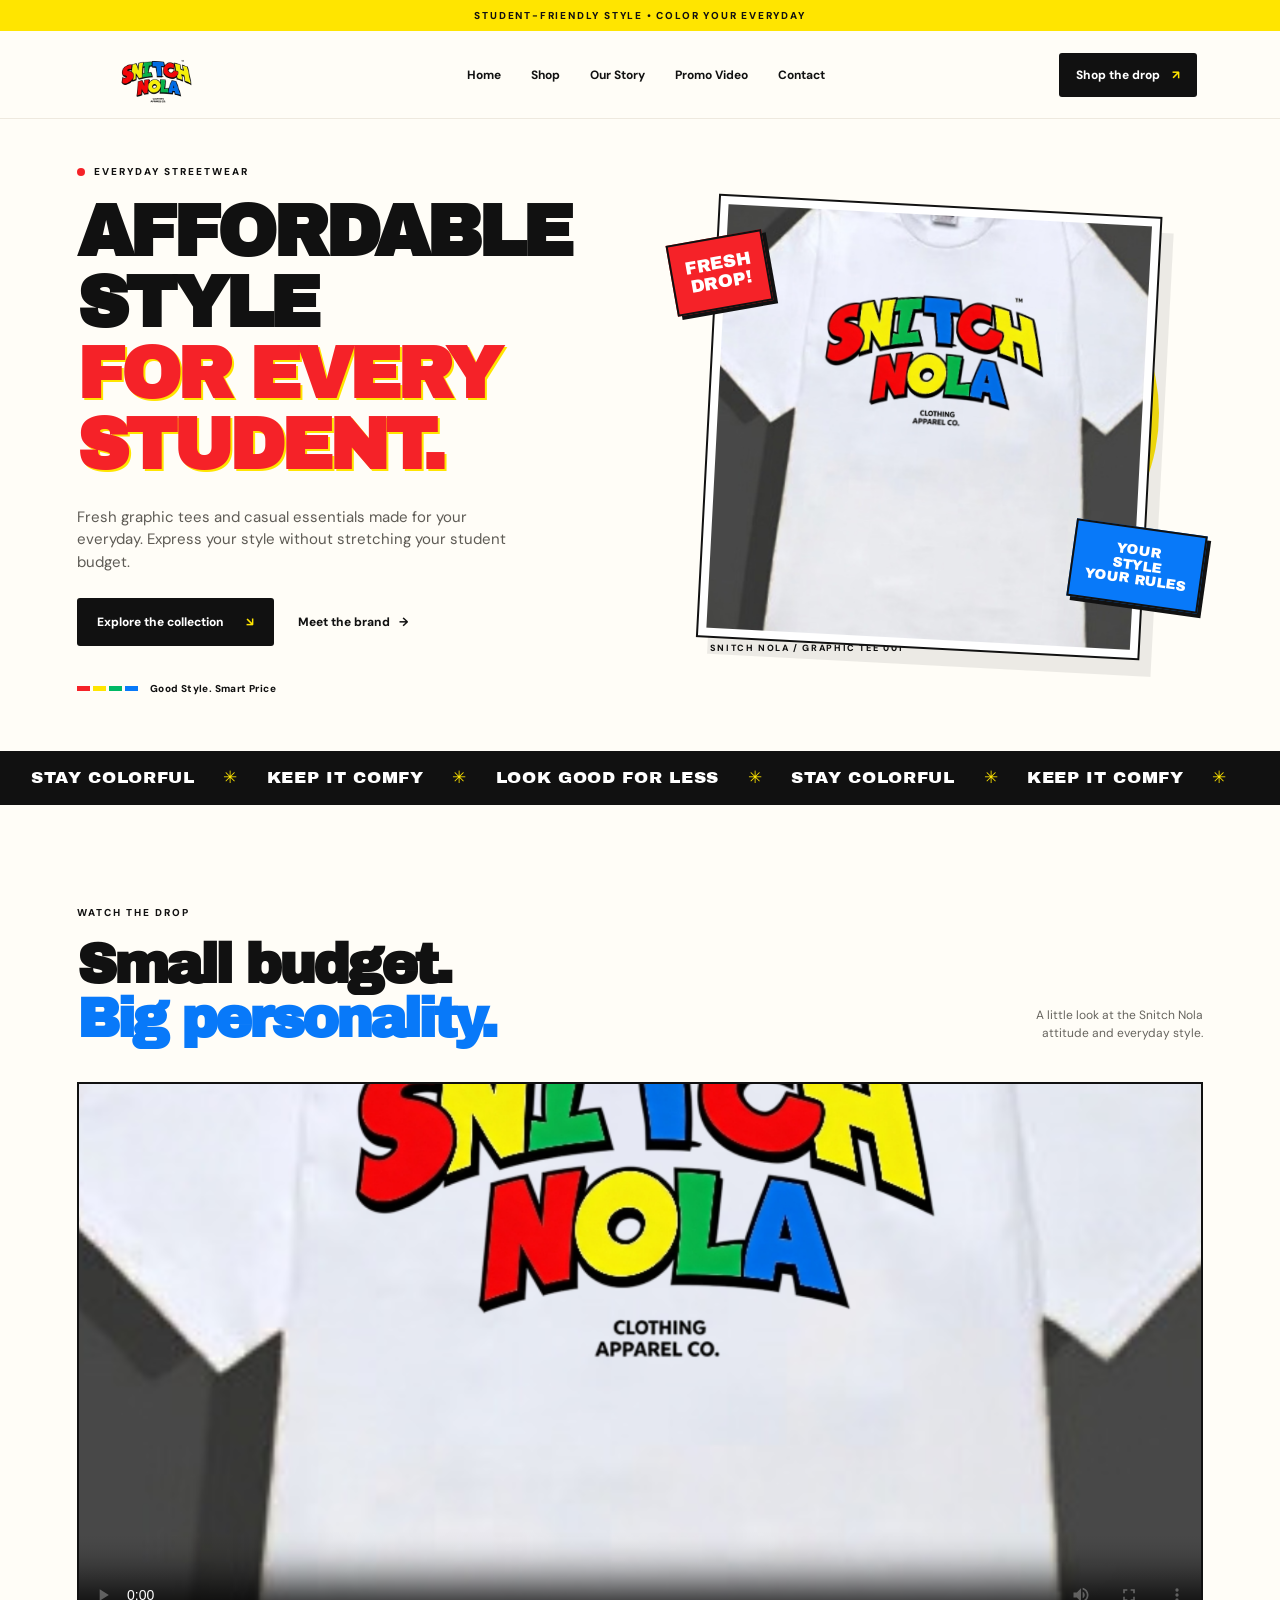
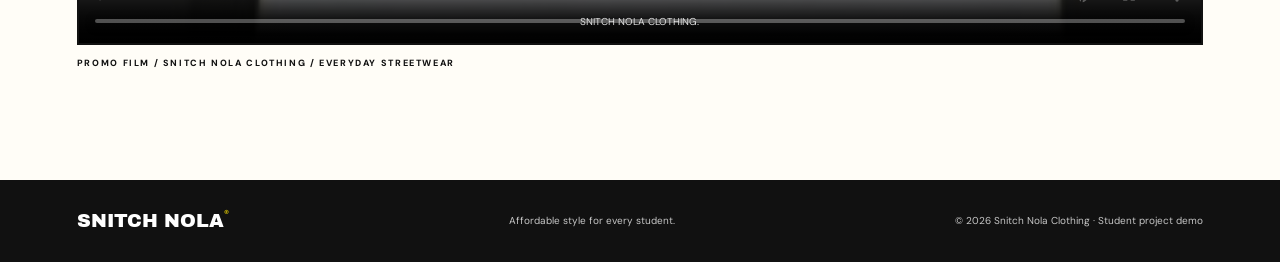
==== commit fa581d6b: "Update homepage remove the comma on tagline" ====
--- a/index.html
+++ b/index.html
@@ -30,7 +30,7 @@
     <section class="hero section-wrap" id="home">
       <div class="hero-copy">
         <p class="eyebrow"><span class="dot"></span> EVERYDAY STREETWEAR</p>
-        <h1>AFFORDABLE STYLE,<br><span class="outlined">FOR EVERY STUDENT.</span></h1>
+        <h1>AFFORDABLE STYLE<br><span class="outlined">FOR EVERY STUDENT.</span></h1>
         <p class="hero-description">Fresh graphic tees and casual essentials made for your everyday. Express your style without stretching your student budget.</p>
         <div class="hero-actions">
           <a class="button button-dark" href="shop.html">Explore the collection <span>↘</span></a>
